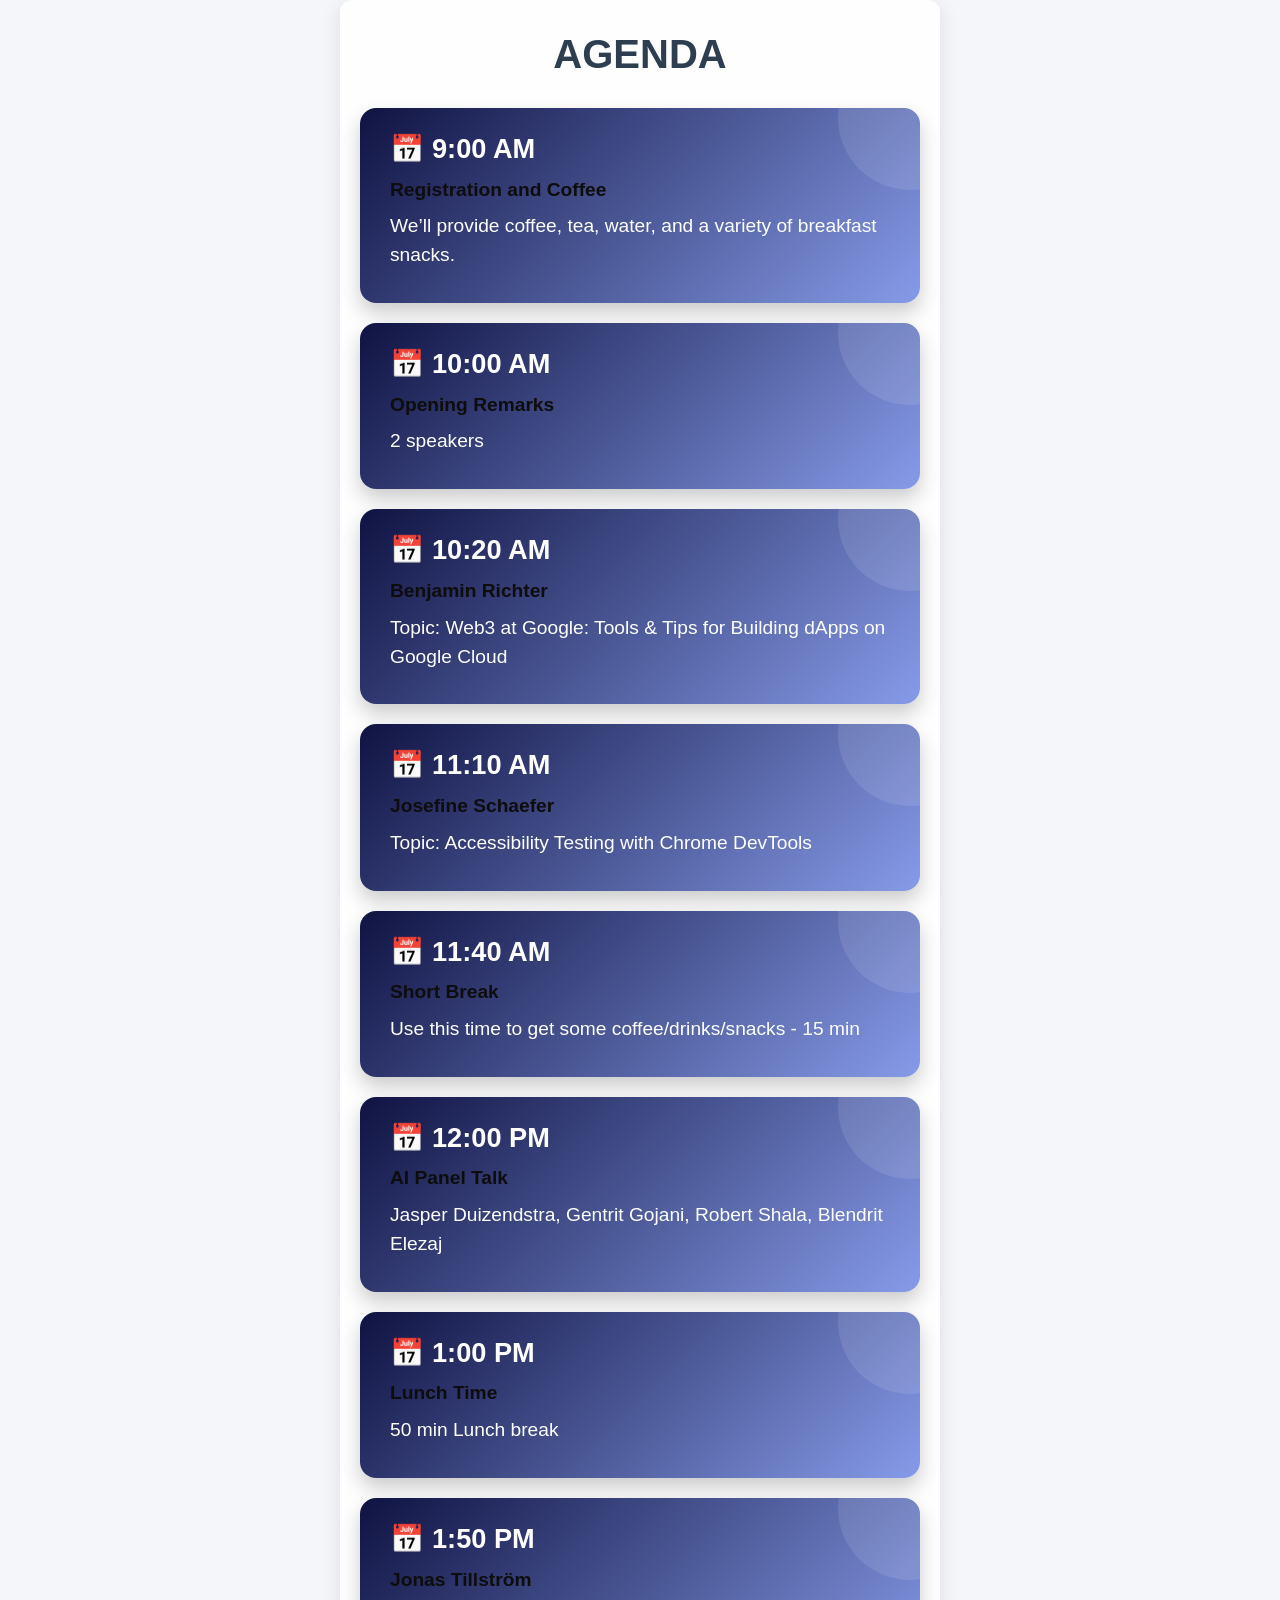
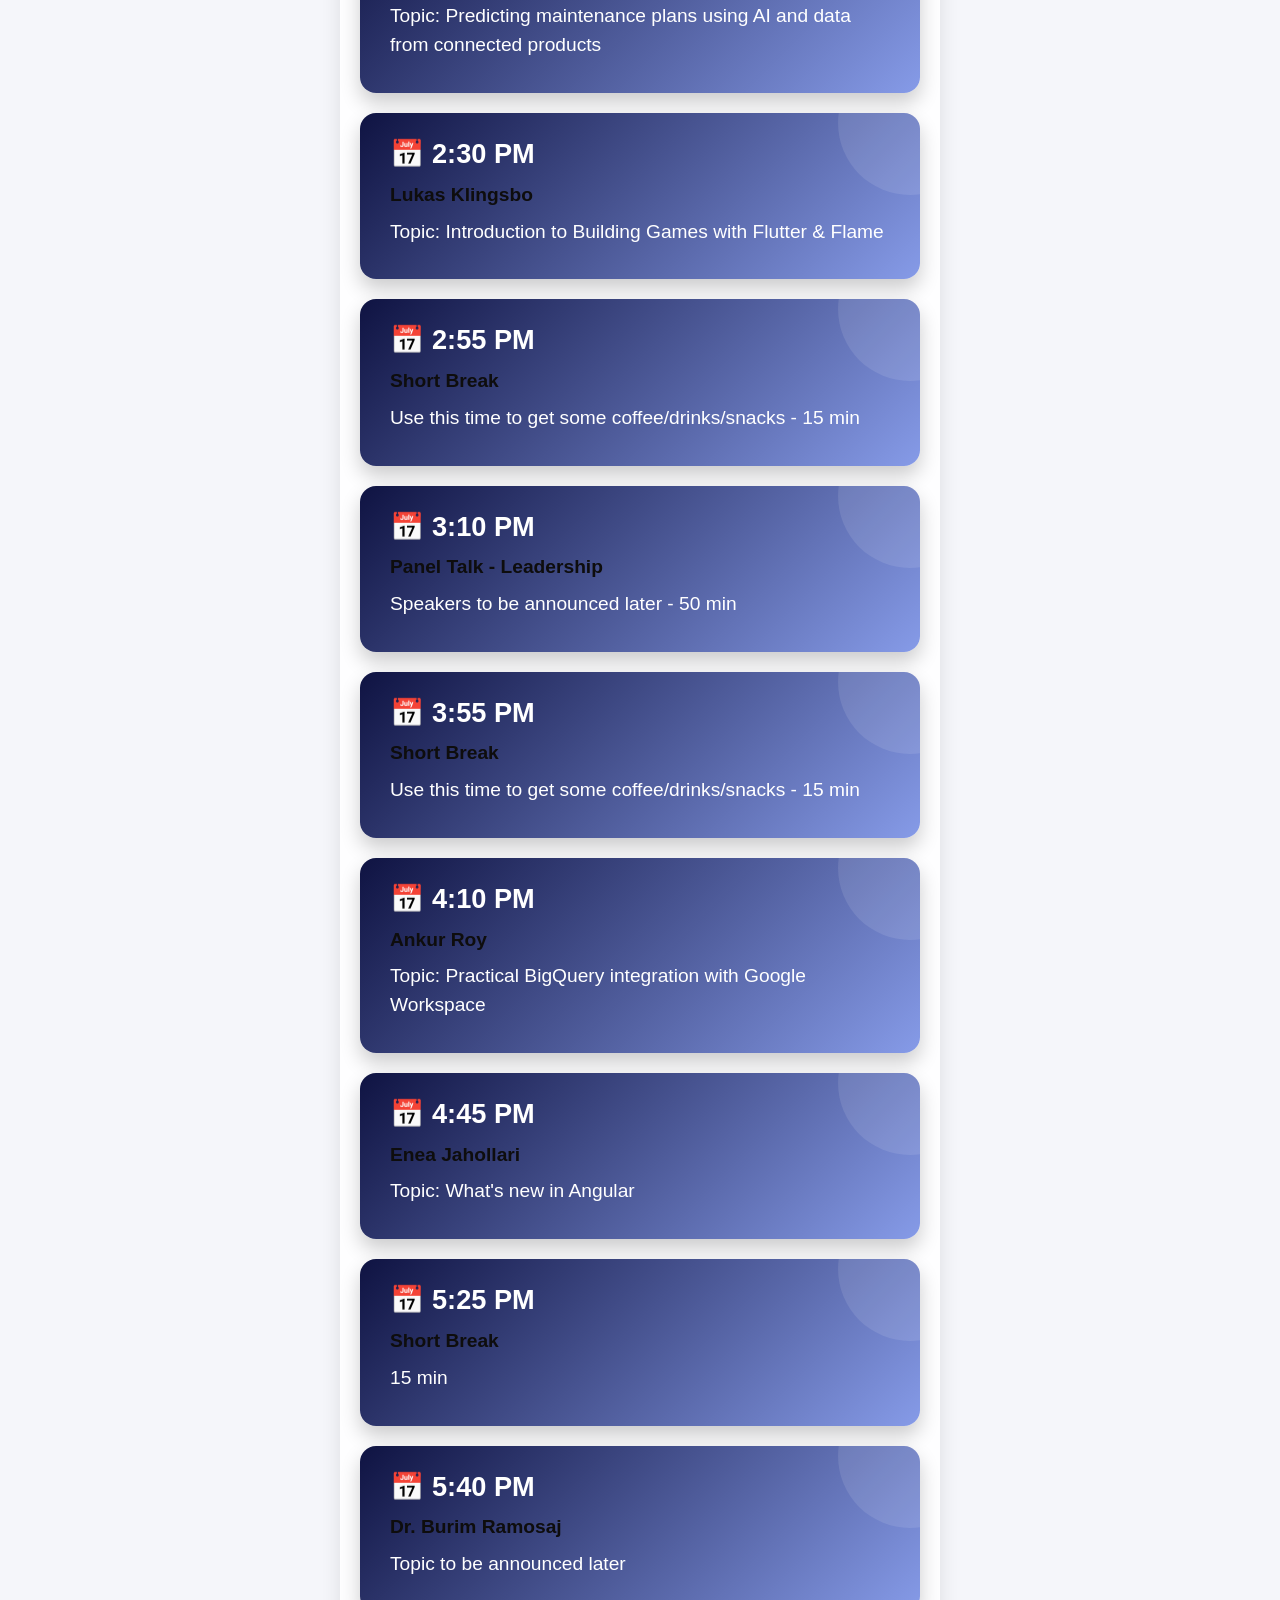
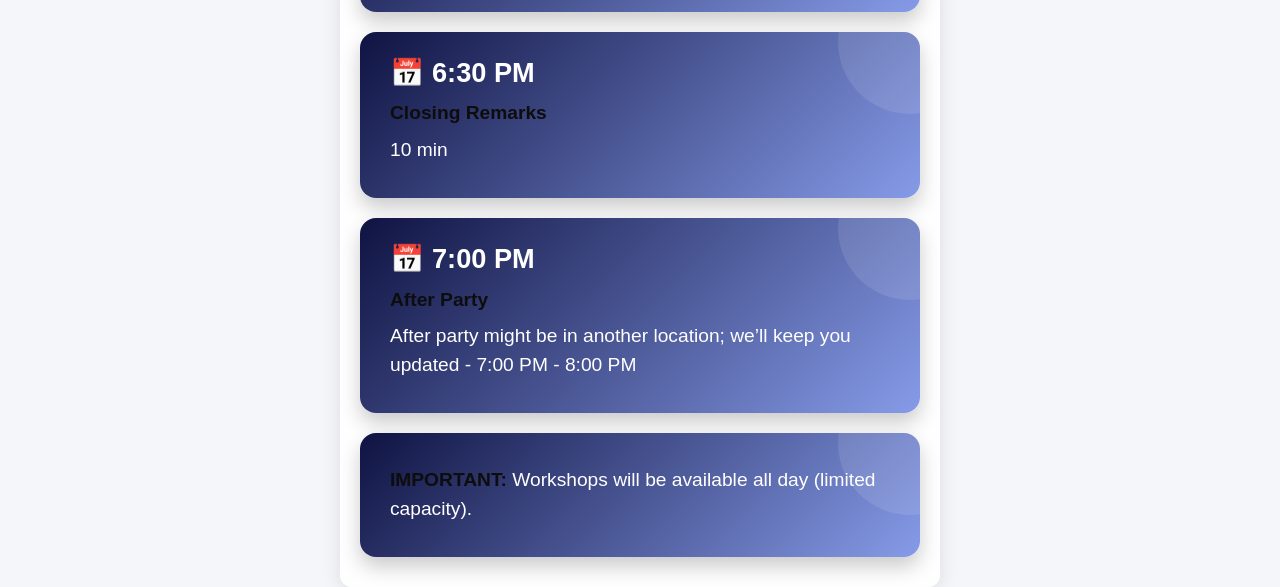
==== schedule.html @ 98f4eecb "udpated" ====
<!DOCTYPE html>
<html lang="en">
<head>
    <meta charset="UTF-8">
    <meta name="viewport" content="width=device-width, initial-scale=1.0">
    <title>DevFest Kosova 2024 | Tech Event in Prishtina, Kosovo</title>
    <meta name="description" content="Join us at DevFest Kosova 2024, the premier tech event in Prishtina, Kosovo, showcasing the latest in technology and innovation.">
    <meta name="keywords" content="DevFest, Kosova, Kosovo, Prishtina, Pristina, GDG, Google Developer Groups, Tech Event, Google Developers, Technology">
    
    <meta property="og:title" content="DevFest Kosova 2024">
    <meta property="og:description" content="Join us at DevFest Kosova 2024 for an exciting event featuring the latest in tech and innovation in Prishtina, Kosovo.">
    <meta property="og:image" content="https://devfestkosova.netlify.app/assets/img/logo/logo.png">
    <meta property="og:url" content="https://devfestkosova.netlify.app/">
    <meta property="og:type" content="website">

    <link rel="icon" href="assets/img/logo2.png" type="image/x-icon">
    <link rel="stylesheet" type="text/css" href="assets/css/bootstrap.min.css">
    <link rel="stylesheet" type="text/css" href="assets/fonts/line-icons.css">
    <link rel="stylesheet" type="text/css" href="assets/css/nivo-lightbox.css">
    <link rel="stylesheet" type="text/css" href="assets/css/animate.css">
    <link rel="stylesheet" type="text/css" href="assets/css/responsive.css">
    <link rel="stylesheet" href="https://cdnjs.cloudflare.com/ajax/libs/font-awesome/6.0.0-beta3/css/all.min.css">
    <link rel="stylesheet" href="assets/css/schedule.css">
</head>
<body>
    <video id="background-video" autoplay muted loop playsinline>
        <source src="assets/img/file.mp4" type="video/mp4">
        Your browser does not support the video tag.
    </video>
    <div class="container">
        <h1>Agenda</h1>
        <div class="schedule">
            <div class="schedule-item">
                <h2>9:00 AM</h2>
                <p><strong>Registration and Coffee</strong></p>
                <p>We’ll provide coffee, tea, water, and a variety of breakfast snacks.</p>
            </div>
            <div class="schedule-item">
                <h2>10:00 AM</h2>
                <p><strong>Opening Remarks</strong></p>
                <p>2 speakers</p>
            </div>
            <div class="schedule-item">
                <h2>10:20 AM</h2>
                <p><strong>Benjamin Richter</strong></p>
                <p>Topic: Web3 at Google: Tools & Tips for Building dApps on Google Cloud</p>
            </div>
            <div class="schedule-item">
                <h2>11:10 AM</h2>
                <p><strong>Josefine Schaefer</strong></p>
                <p>Topic: Accessibility Testing with Chrome DevTools</p>
            </div>
            <div class="schedule-item">
                <h2>11:40 AM</h2>
                <p><strong>Short Break</strong></p>
                <p>Use this time to get some coffee/drinks/snacks - 15 min</p>
            </div>
            <div class="schedule-item">
                <h2>12:00 PM</h2>
                <p><strong>AI Panel Talk</strong></p>
                <p>Jasper Duizendstra, Gentrit Gojani, Robert Shala, Blendrit Elezaj</p>
            </div>
            <div class="schedule-item">
                <h2>1:00 PM</h2>
                <p><strong>Lunch Time</strong></p>
                <p>50 min Lunch break</p>
            </div>
            <div class="schedule-item">
                <h2>1:50 PM</h2>
                <p><strong>Jonas Tillström</strong></p>
                <p>Topic: Predicting maintenance plans using AI and data from connected products</p>
            </div>
            <div class="schedule-item">
                <h2>2:30 PM</h2>
                <p><strong>Lukas Klingsbo</strong></p>
                <p>Topic: Introduction to Building Games with Flutter & Flame</p>
            </div>
            <div class="schedule-item">
                <h2>2:55 PM</h2>
                <p><strong>Short Break</strong></p>
                <p>Use this time to get some coffee/drinks/snacks - 15 min</p>
            </div>
            <div class="schedule-item">
                <h2>3:10 PM</h2>
                <p><strong>Panel Talk - Leadership</strong></p>
                <p>Speakers to be announced later - 50 min</p>
            </div>
            <div class="schedule-item">
                <h2>3:55 PM</h2>
                <p><strong>Short Break</strong></p>
                <p>Use this time to get some coffee/drinks/snacks - 15 min</p>
            </div>
            <div class="schedule-item">
                <h2>4:10 PM</h2>
                <p><strong>Ankur Roy</strong></p>
                <p>Topic: Practical BigQuery integration with Google Workspace</p>
            </div>
            <div class="schedule-item">
                <h2>4:45 PM</h2>
                <p><strong>Enea Jahollari</strong></p>
                <p>Topic: What's new in Angular</p>
            </div>
            <div class="schedule-item">
                <h2>5:25 PM</h2>
                <p><strong>Short Break</strong></p>
                <p>15 min</p>
            </div>
            <div class="schedule-item">
                <h2>5:40 PM</h2>
                <p><strong>Dr. Burim Ramosaj</strong></p>
                <p>Topic to be announced later</p>
            </div>
            <div class="schedule-item">
                <h2>6:30 PM</h2>
                <p><strong>Closing Remarks</strong></p>
                <p>10 min</p>
            </div>
            <div class="schedule-item">
                <h2>7:00 PM</h2>
                <p><strong>After Party</strong></p>
                <p>After party might be in another location; we’ll keep you updated - 7:00 PM - 8:00 PM</p>
            </div>
            <div class="schedule-item">
                <p><strong>IMPORTANT:</strong> Workshops will be available all day (limited capacity).</p>
            </div>
        </div>
    </div>
    

    <script src="assets/js/schedule.js"></script>
    <script src="assets/js/jquery-min.js"></script>
    <script src="assets/js/popper.min.js"></script>
    <script src="assets/js/bootstrap.min.js"></script>
    <script src="assets/js/jquery.countdown.min.js"></script>
    <script src="assets/js/waypoints.min.js"></script>
    <script src="assets/js/jquery.counterup.min.js"></script>
    <script src="assets/js/jquery.nav.js"></script>
    <script src="assets/js/jquery.easing.min.js"></script>
    <script src="assets/js/wow.js"></script>
    <script src="assets/js/nivo-lightbox.js"></script>
    <script src="assets/js/video.js"></script>
    <script src="assets/js/main.js"></script>
</body>
</html>
---- assets/fonts/line-icons.css ----
@font-face {
  font-family: 'LineIcons';
  src:  url('LineIcons.eot?y2l643');
  src:  url('LineIcons.eot?y2l643#iefix') format('embedded-opentype'),
    url('LineIcons.ttf?y2l643') format('truetype'),
    url('LineIcons.woff?y2l643') format('woff'),
    url('LineIcons.svg?y2l643#LineIcons') format('svg');
  font-weight: normal;
  font-style: normal;
}

[class^="lni-"], [class*=" lni-"] {
  /* use !important to prevent issues with browser extensions that change fonts */
  font-family: 'LineIcons' !important;
  speak: none;
  font-style: normal;
  font-weight: normal;
  font-variant: normal;
  text-transform: none;
  line-height: 1;

  /* Better Font Rendering =========== */
  -webkit-font-smoothing: antialiased;
  -moz-osx-font-smoothing: grayscale;
}

.lni-add-file:before {
  content: "\e900";
}
.lni-empty-file:before {
  content: "\e916";
}
.lni-remove-file:before {
  content: "\e917";
}
.lni-files:before {
  content: "\ea6f";
}
.lni-display-alt:before {
  content: "\e901";
}
.lni-laptop-phone:before {
  content: "\e902";
}
.lni-laptop:before {
  content: "\e936";
}
.lni-mobile:before {
  content: "\e907";
}
.lni-tab:before {
  content: "\e922";
}
.lni-timer:before {
  content: "\e903";
}
.lni-headphone:before {
  content: "\e904";
}
.lni-rocket:before {
  content: "\e905";
}
.lni-package:before {
  content: "\e906";
}
.lni-popup:before {
  content: "\e909";
}
.lni-scroll-down:before {
  content: "\e90a";
}
.lni-pagination:before {
  content: "\e90b";
}
.lni-unlock:before {
  content: "\e90c";
}
.lni-lock:before {
  content: "\e946";
}
.lni-reload:before {
  content: "\e90d";
}
.lni-map-marker:before {
  content: "\e91e";
}
.lni-map:before {
  content: "\e90e";
}
.lni-game:before {
  content: "\e90f";
}
.lni-search:before {
  content: "\e910";
}
.lni-alarm:before {
  content: "\e911";
}
.lni-code:before {
  content: "\e91c";
}
.lni-website:before {
  content: "\e908";
}
.lni-code-alt:before {
  content: "\e912";
}
.lni-display:before {
  content: "\e913";
}
.lni-shortcode:before {
  content: "\e919";
}
.lni-headphone-alt:before {
  content: "\e915";
}
.lni-alarm-clock:before {
  content: "\e918";
}
.lni-bookmark-alt:before {
  content: "\e91a";
}
.lni-bookmark:before {
  content: "\e91b";
}
.lni-layout:before {
  content: "\e937";
}
.lni-keyboard:before {
  content: "\e91d";
}
.lni-grid-alt:before {
  content: "\e91f";
}
.lni-grid:before {
  content: "\e920";
}
.lni-mic:before {
  content: "\e921";
}
.lni-signal:before {
  content: "\e923";
}
.lni-download:before {
  content: "\e925";
}
.lni-upload:before {
  content: "\e926";
}
.lni-zip:before {
  content: "\e927";
}
.lni-rss-feed:before {
  content: "\e928";
}
.lni-warning:before {
  content: "\e929";
}
.lni-cloud-sync:before {
  content: "\e92a";
}
.lni-cloud-upload:before {
  content: "\e92b";
}
.lni-cloud-check:before {
  content: "\e92c";
}
.lni-cloud-download:before {
  content: "\e914";
}
.lni-cog:before {
  content: "\e92d";
}
.lni-dashboard:before {
  content: "\e92e";
}
.lni-folder:before {
  content: "\eaa0";
}
.lni-database:before {
  content: "\e92f";
}
.lni-harddrive:before {
  content: "\eaab";
}
.lni-control-panel:before {
  content: "\e930";
}
.lni-plug:before {
  content: "\e931";
}
.lni-menu:before {
  content: "\eab8";
}
.lni-power-switch:before {
  content: "\e932";
}
.lni-printer:before {
  content: "\e933";
}
.lni-save:before {
  content: "\eab9";
}
.lni-layers:before {
  content: "\e934";
}
.lni-link:before {
  content: "\e935";
}
.lni-share:before {
  content: "\eaba";
}
.lni-inbox:before {
  content: "\eabb";
}
.lni-unlink:before {
  content: "\e924";
}
.lni-microphone:before {
  content: "\e938";
}
.lni-magnet:before {
  content: "\e939";
}
.lni-mouse:before {
  content: "\e93a";
}
.lni-share-alt:before {
  content: "\e93b";
}
.lni-bluetooth:before {
  content: "\e93c";
}
.lni-crop:before {
  content: "\e93d";
}
.lni-cut:before {
  content: "\e93f";
}
.lni-protection:before {
  content: "\e940";
}
.lni-shield:before {
  content: "\eabc";
}
.lni-bolt-alt:before {
  content: "\e941";
}
.lni-bolt:before {
  content: "\e942";
}
.lni-infinite:before {
  content: "\e943";
}
.lni-hand:before {
  content: "\e944";
}
.lni-flag:before {
  content: "\e945";
}
.lni-zoom-out:before {
  content: "\e947";
}
.lni-zoom-in:before {
  content: "\e948";
}
.lni-pin-alt:before {
  content: "\e949";
}
.lni-pin:before {
  content: "\e9ba";
}
.lni-more-alt:before {
  content: "\e94a";
}
.lni-more:before {
  content: "\e958";
}
.lni-check-box:before {
  content: "\e94b";
}
.lni-check-mark-circle:before {
  content: "\e94c";
}
.lni-cross-circle:before {
  content: "\e94d";
}
.lni-circle-minus:before {
  content: "\e94e";
}
.lni-close:before {
  content: "\e951";
}
.lni-star-filled:before {
  content: "\e94f";
}
.lni-star:before {
  content: "\e950";
}
.lni-star-empty:before {
  content: "\e952";
}
.lni-star-half:before {
  content: "\e953";
}
.lni-question-circle:before {
  content: "\e954";
}
.lni-thumbs-down:before {
  content: "\e955";
}
.lni-thumbs-up:before {
  content: "\e956";
}
.lni-minus:before {
  content: "\e957";
}
.lni-plus:before {
  content: "\e959";
}
.lni-ban:before {
  content: "\e95a";
}
.lni-hourglass:before {
  content: "\eabd";
}
.lni-trash:before {
  content: "\e95b";
}
.lni-key:before {
  content: "\e95c";
}
.lni-pulse:before {
  content: "\e95d";
}
.lni-heart:before {
  content: "\e95e";
}
.lni-heart-filled:before {
  content: "\e93e";
}
.lni-help:before {
  content: "\e95f";
}
.lni-paint-roller:before {
  content: "\e960";
}
.lni-ux:before {
  content: "\e961";
}
.lni-radio-button:before {
  content: "\e962";
}
.lni-brush-alt:before {
  content: "\e963";
}
.lni-select:before {
  content: "\eabe";
}
.lni-slice:before {
  content: "\e964";
}
.lni-move:before {
  content: "\e965";
}
.lni-wheelchair:before {
  content: "\e966";
}
.lni-vector:before {
  content: "\e967";
}
.lni-ruler-pencil:before {
  content: "\e968";
}
.lni-ruler:before {
  content: "\e969";
}
.lni-brush:before {
  content: "\e96a";
}
.lni-eraser:before {
  content: "\e96b";
}
.lni-ruler-alt:before {
  content: "\e96c";
}
.lni-color-pallet:before {
  content: "\e96d";
}
.lni-paint-bucket:before {
  content: "\e96e";
}
.lni-bulb:before {
  content: "\e96f";
}
.lni-highlight-alt:before {
  content: "\e970";
}
.lni-highlight:before {
  content: "\e971";
}
.lni-handshake:before {
  content: "\e972";
}
.lni-briefcase:before {
  content: "\eabf";
}
.lni-funnel:before {
  content: "\eac0";
}
.lni-world:before {
  content: "\e973";
}
.lni-calculator:before {
  content: "\e974";
}
.lni-target-revenue:before {
  content: "\e975";
}
.lni-revenue:before {
  content: "\e976";
}
.lni-invention:before {
  content: "\e977";
}
.lni-network:before {
  content: "\e978";
}
.lni-credit-cards:before {
  content: "\e979";
}
.lni-pie-chart:before {
  content: "\e97a";
}
.lni-archive:before {
  content: "\e97b";
}
.lni-magnifier:before {
  content: "\e97c";
}
.lni-agenda:before {
  content: "\e97d";
}
.lni-tag:before {
  content: "\e97f";
}
.lni-target:before {
  content: "\e980";
}
.lni-stamp:before {
  content: "\e981";
}
.lni-clipboard:before {
  content: "\e982";
}
.lni-licencse:before {
  content: "\e983";
}
.lni-paperclip:before {
  content: "\e984";
}
.lni-stats-up:before {
  content: "\e97e";
}
.lni-stats-down:before {
  content: "\e985";
}
.lni-bar-chart:before {
  content: "\e986";
}
.lni-bullhorn:before {
  content: "\e987";
}
.lni-calendar:before {
  content: "\e988";
}
.lni-quotation:before {
  content: "\e989";
}
.lni-bus:before {
  content: "\e98a";
}
.lni-car-alt:before {
  content: "\e98b";
}
.lni-car:before {
  content: "\e98c";
}
.lni-train:before {
  content: "\e9a0";
}
.lni-train-alt:before {
  content: "\e991";
}
.lni-helicopter:before {
  content: "\e990";
}
.lni-ship:before {
  content: "\e992";
}
.lni-bridge:before {
  content: "\e993";
}
.lni-scooter:before {
  content: "\e98f";
}
.lni-plane:before {
  content: "\e994";
}
.lni-bi-cycle:before {
  content: "\e996";
}
.lni-postcard:before {
  content: "\e98d";
}
.lni-road:before {
  content: "\e98e";
}
.lni-envelope:before {
  content: "\e997";
}
.lni-reply:before {
  content: "\e998";
}
.lni-bubble:before {
  content: "\e995";
}
.lni-support:before {
  content: "\e999";
}
.lni-comment-reply:before {
  content: "\e99a";
}
.lni-pointer:before {
  content: "\e99b";
}
.lni-phone:before {
  content: "\e99c";
}
.lni-phone-handset:before {
  content: "\eac1";
}
.lni-comment-alt:before {
  content: "\e99e";
}
.lni-comment:before {
  content: "\e99f";
}
.lni-coffee-cup:before {
  content: "\e9a1";
}
.lni-home:before {
  content: "\e9a2";
}
.lni-gift:before {
  content: "\eac2";
}
.lni-thought:before {
  content: "\e9a3";
}
.lni-eye:before {
  content: "\eac3";
}
.lni-user:before {
  content: "\e9a4";
}
.lni-users:before {
  content: "\e9a5";
}
.lni-wallet:before {
  content: "\e9a6";
}
.lni-tshirt:before {
  content: "\e9a7";
}
.lni-medall-alt:before {
  content: "\e9a8";
}
.lni-medall:before {
  content: "\e9a9";
}
.lni-notepad:before {
  content: "\e9aa";
}
.lni-crown:before {
  content: "\e9ab";
}
.lni-ticket:before {
  content: "\e9ac";
}
.lni-ticket-alt:before {
  content: "\e9ad";
}
.lni-certificate:before {
  content: "\e9ae";
}
.lni-cup:before {
  content: "\e9af";
}
.lni-library:before {
  content: "\e9b0";
}
.lni-school-bench-alt:before {
  content: "\e9b1";
}
.lni-school-bench:before {
  content: "\e9b4";
}
.lni-microscope:before {
  content: "\e9b2";
}
.lni-school-compass:before {
  content: "\e9b3";
}
.lni-information:before {
  content: "\e9b5";
}
.lni-graduation:before {
  content: "\e9b6";
}
.lni-write:before {
  content: "\e9b7";
}
.lni-pencil-alt:before {
  content: "\e9b8";
}
.lni-pencil:before {
  content: "\e9b9";
}
.lni-blackboard:before {
  content: "\e9bb";
}
.lni-book:before {
  content: "\e9bc";
}
.lni-shuffle:before {
  content: "\e9bd";
}
.lni-gallery:before {
  content: "\eac4";
}
.lni-image:before {
  content: "\eac5";
}
.lni-volume-mute:before {
  content: "\e9be";
}
.lni-backward:before {
  content: "\e9bf";
}
.lni-forward:before {
  content: "\e9c0";
}
.lni-stop:before {
  content: "\e9c1";
}
.lni-play:before {
  content: "\e9c2";
}
.lni-pause:before {
  content: "\e9c3";
}
.lni-music:before {
  content: "\e9c4";
}
.lni-frame-expand:before {
  content: "\e9c5";
}
.lni-full-screen:before {
  content: "\eac6";
}
.lni-video:before {
  content: "\e9c6";
}
.lni-volume-high:before {
  content: "\e9c7";
}
.lni-volume-low:before {
  content: "\e9c8";
}
.lni-volume-medium:before {
  content: "\e9c9";
}
.lni-volume:before {
  content: "\e9ca";
}
.lni-camera:before {
  content: "\e9cb";
}
.lni-invest-monitor:before {
  content: "\e9cc";
}
.lni-grow:before {
  content: "\e9cd";
}
.lni-money-location:before {
  content: "\e9ce";
}
.lni-cloudnetwork:before {
  content: "\e9cf";
}
.lni-diamond:before {
  content: "\e9d0";
}
.lni-customer:before {
  content: "\e9d1";
}
.lni-domain:before {
  content: "\e9d2";
}
.lni-target-audience:before {
  content: "\e9d3";
}
.lni-seo:before {
  content: "\e9d4";
}
.lni-keyword-research:before {
  content: "\e9d5";
}
.lni-seo-monitoring:before {
  content: "\e9d6";
}
.lni-seo-consulting:before {
  content: "\e9d7";
}
.lni-money-protection:before {
  content: "\e9d8";
}
.lni-offer:before {
  content: "\e9d9";
}
.lni-delivery:before {
  content: "\e9da";
}
.lni-investment:before {
  content: "\e9db";
}
.lni-shopping-basket:before {
  content: "\e9dc";
}
.lni-coin:before {
  content: "\e9dd";
}
.lni-cart-full:before {
  content: "\e9de";
}
.lni-cart:before {
  content: "\e9df";
}
.lni-burger:before {
  content: "\e9e0";
}
.lni-restaurant:before {
  content: "\e9e1";
}
.lni-service:before {
  content: "\e9e2";
}
.lni-chef-hat:before {
  content: "\e9e3";
}
.lni-cake:before {
  content: "\e9e4";
}
.lni-pizza:before {
  content: "\e9e5";
}
.lni-teabag:before {
  content: "\e9e6";
}
.lni-dinner:before {
  content: "\e9e7";
}
.lni-taxi:before {
  content: "\e9e8";
}
.lni-caravan:before {
  content: "\e9e9";
}
.lni-pyramids:before {
  content: "\e9ea";
}
.lni-surfboard:before {
  content: "\e9eb";
}
.lni-travel:before {
  content: "\e9ec";
}
.lni-island:before {
  content: "\e9ed";
}
.lni-mashroom:before {
  content: "\e9ee";
}
.lni-sprout:before {
  content: "\e9ef";
}
.lni-tree:before {
  content: "\e9f0";
}
.lni-trees:before {
  content: "\e9f1";
}
.lni-flower:before {
  content: "\e9f2";
}
.lni-bug:before {
  content: "\e9f3";
}
.lni-leaf:before {
  content: "\e9f4";
}
.lni-fresh-juice:before {
  content: "\e9f5";
}
.lni-heart-monitor:before {
  content: "\e9f6";
}
.lni-dumbbell:before {
  content: "\e9f7";
}
.lni-skipping-rope:before {
  content: "\e9f8";
}
.lni-slim:before {
  content: "\e9f9";
}
.lni-weight:before {
  content: "\e9fa";
}
.lni-basketball:before {
  content: "\e9fb";
}
.lni-first-aid:before {
  content: "\e9fc";
}
.lni-ambulance:before {
  content: "\e9fd";
}
.lni-hospital:before {
  content: "\e9fe";
}
.lni-syringe:before {
  content: "\e9ff";
}
.lni-capsule:before {
  content: "\ea00";
}
.lni-stethoscope:before {
  content: "\ea01";
}
.lni-wheelbarrow:before {
  content: "\ea02";
}
.lni-shovel:before {
  content: "\ea03";
}
.lni-construction-hammer:before {
  content: "\ea04";
}
.lni-brick:before {
  content: "\ea05";
}
.lni-hammer:before {
  content: "\eac7";
}
.lni-helmet:before {
  content: "\ea06";
}
.lni-trowel:before {
  content: "\ea07";
}
.lni-construction:before {
  content: "\ea08";
}
.lni-apartment:before {
  content: "\ea09";
}
.lni-juice:before {
  content: "\ea0a";
}
.lni-spray:before {
  content: "\ea0b";
}
.lni-candy-cane:before {
  content: "\ea0c";
}
.lni-candy:before {
  content: "\ea0d";
}
.lni-fireworks:before {
  content: "\ea0e";
}
.lni-flags:before {
  content: "\ea0f";
}
.lni-baloon:before {
  content: "\ea10";
}
.lni-cloud:before {
  content: "\ea11";
}
.lni-night:before {
  content: "\ea12";
}
.lni-cloudy-sun:before {
  content: "\ea13";
}
.lni-rain:before {
  content: "\ea14";
}
.lni-thunder:before {
  content: "\ea15";
}
.lni-drop:before {
  content: "\ea16";
}
.lni-thunder-alt:before {
  content: "\ea18";
}
.lni-sun:before {
  content: "\ea17";
}
.lni-spell-check:before {
  content: "\ea1a";
}
.lni-text-format:before {
  content: "\ea1b";
}
.lni-text-format-remove:before {
  content: "\ea1c";
}
.lni-italic:before {
  content: "\ea1d";
}
.lni-line-dotted:before {
  content: "\ea1e";
}
.lni-text-align-center:before {
  content: "\ea19";
}
.lni-text-align-left:before {
  content: "\ea20";
}
.lni-text-align-right:before {
  content: "\ea21";
}
.lni-text-align-justify:before {
  content: "\ea22";
}
.lni-bold:before {
  content: "\ea23";
}
.lni-page-break:before {
  content: "\ea24";
}
.lni-strikethrough:before {
  content: "\ea25";
}
.lni-text-size:before {
  content: "\ea26";
}
.lni-line-dashed:before {
  content: "\ea27";
}
.lni-line-double:before {
  content: "\ea28";
}
.lni-direction-ltr:before {
  content: "\ea29";
}
.lni-direction-rtl:before {
  content: "\ea2a";
}
.lni-list:before {
  content: "\ea2b";
}
.lni-line-spacing:before {
  content: "\ea2f";
}
.lni-sort-alpha-asc:before {
  content: "\ea1f";
}
.lni-sort-amount-asc:before {
  content: "\ea2c";
}
.lni-indent-decrease:before {
  content: "\ea2d";
}
.lni-indent-increase:before {
  content: "\ea2e";
}
.lni-pilcrow:before {
  content: "\ea30";
}
.lni-underline:before {
  content: "\ea31";
}
.lni-dollar:before {
  content: "\ea32";
}
.lni-rupee:before {
  content: "\ea33";
}
.lni-pound:before {
  content: "\ea34";
}
.lni-yen:before {
  content: "\ea35";
}
.lni-euro:before {
  content: "\ea36";
}
.lni-emoji-happy:before {
  content: "\ea37";
}
.lni-emoji-tounge:before {
  content: "\ea38";
}
.lni-emoji-cool:before {
  content: "\ea39";
}
.lni-emoji-friendly:before {
  content: "\ea3a";
}
.lni-emoji-neutral:before {
  content: "\ea3b";
}
.lni-emoji-sad:before {
  content: "\ea3c";
}
.lni-emoji-smile:before {
  content: "\ea3d";
}
.lni-emoji-suspect:before {
  content: "\ea3e";
}
.lni-direction-alt:before {
  content: "\ea3f";
}
.lni-enter:before {
  content: "\ea40";
}
.lni-exit-down:before {
  content: "\ea41";
}
.lni-exit-up:before {
  content: "\ea5f";
}
.lni-exit:before {
  content: "\ea42";
}
.lni-chevron-up:before {
  content: "\ea43";
}
.lni-chevron-left:before {
  content: "\ea44";
}
.lni-chevron-down:before {
  content: "\ea45";
}
.lni-chevron-right:before {
  content: "\ea46";
}
.lni-arrow-down:before {
  content: "\ea47";
}
.lni-arrows-horizontal:before {
  content: "\ea48";
}
.lni-arrows-vertical:before {
  content: "\ea49";
}
.lni-direction:before {
  content: "\ea4a";
}
.lni-arrow-left:before {
  content: "\ea4b";
}
.lni-arrow-right:before {
  content: "\ea4c";
}
.lni-arrow-up:before {
  content: "\ea4d";
}
.lni-arrow-down-circle:before {
  content: "\ea4e";
}
.lni-anchor:before {
  content: "\ea4f";
}
.lni-arrow-left-circle:before {
  content: "\ea50";
}
.lni-arrow-right-circle:before {
  content: "\ea51";
}
.lni-arrow-up-circle:before {
  content: "\ea52";
}
.lni-angle-double-down:before {
  content: "\ea53";
}
.lni-angle-double-left:before {
  content: "\ea54";
}
.lni-angle-double-right:before {
  content: "\ea55";
}
.lni-angle-double-up:before {
  content: "\ea56";
}
.lni-arrow-top-left:before {
  content: "\ea57";
}
.lni-arrow-top-right:before {
  content: "\ea58";
}
.lni-chevron-down-circle:before {
  content: "\ea59";
}
.lni-chevron-left-circle:before {
  content: "\ea5a";
}
.lni-chevron-right-circle:before {
  content: "\ea5b";
}
.lni-chevron-up-circle:before {
  content: "\ea5c";
}
.lni-shift-left:before {
  content: "\ea5d";
}
.lni-shift-right:before {
  content: "\ea5e";
}
.lni-pointer-down:before {
  content: "\ea60";
}
.lni-pointer-right:before {
  content: "\ea62";
}
.lni-pointer-left:before {
  content: "\ea61";
}
.lni-pointer-up:before {
  content: "\ea63";
}
.lni-spinner-arrow:before {
  content: "\ea64";
}
.lni-spinner-solid:before {
  content: "\ea65";
}
.lni-spinner:before {
  content: "\ea66";
}
.lni-google:before {
  content: "\e99d";
}
.lni-producthunt:before {
  content: "\ea68";
}
.lni-paypal:before {
  content: "\eab3";
}
.lni-paypal-original:before {
  content: "\ea6c";
}
.lni-java:before {
  content: "\ea6d";
}
.lni-microsoft:before {
  content: "\ea6b";
}
.lni-windows:before {
  content: "\ea6e";
}
.lni-flickr:before {
  content: "\ea70";
}
.lni-drupal:before {
  content: "\ea9f";
}
.lni-drupal-original:before {
  content: "\ea71";
}
.lni-android:before {
  content: "\eab7";
}
.lni-android-original:before {
  content: "\ea72";
}
.lni-playstore:before {
  content: "\eab4";
}
.lni-git:before {
  content: "\ea9b";
}
.lni-github-original:before {
  content: "\ea73";
}
.lni-github:before {
  content: "\ea9c";
}
.lni-steam:before {
  content: "\ea75";
}
.lni-shopify:before {
  content: "\ea76";
}
.lni-snapchat:before {
  content: "\ea77";
}
.lni-soundcloud:before {
  content: "\eab5";
}
.lni-souncloud-original:before {
  content: "\ea78";
}
.lni-telegram:before {
  content: "\ea79";
}
.lni-twitch:before {
  content: "\ea7a";
}
.lni-vimeo:before {
  content: "\ea7c";
}
.lni-vk:before {
  content: "\ea7d";
}
.lni-wechat:before {
  content: "\ea7e";
}
.lni-whatsapp:before {
  content: "\ea7f";
}
.lni-yahoo:before {
  content: "\ea80";
}
.lni-youtube:before {
  content: "\ea81";
}
.lni-stackoverflow:before {
  content: "\ea82";
}
.lni-slideshare:before {
  content: "\ea84";
}
.lni-slack:before {
  content: "\ea85";
}
.lni-lineicons-alt:before {
  content: "\ea69";
}
.lni-lineicons:before {
  content: "\ea6a";
}
.lni-skype:before {
  content: "\ea86";
}
.lni-pinterest:before {
  content: "\ea87";
}
.lni-reddit:before {
  content: "\ea88";
}
.lni-line:before {
  content: "\ea89";
}
.lni-megento:before {
  content: "\ea8b";
}
.lni-blogger:before {
  content: "\ea8e";
}
.lni-bootstrap:before {
  content: "\ea8f";
}
.lni-dribbble:before {
  content: "\ea90";
}
.lni-dropbox:before {
  content: "\ea98";
}
.lni-dropbox-original:before {
  content: "\ea91";
}
.lni-envato:before {
  content: "\ea92";
}
.lni-500px:before {
  content: "\ea95";
}
.lni-twitter-original:before {
  content: "\ea7b";
}
.lni-twitter:before {
  content: "\ea97";
}
.lni-twitter-filled:before {
  content: "\eac8";
}
.lni-facebook-messenger:before {
  content: "\ea93";
}
.lni-facebook-original:before {
  content: "\ea94";
}
.lni-facebook-filled:before {
  content: "\ea99";
}
.lni-facebook:before {
  content: "\ea9a";
}
.lni-joomla:before {
  content: "\eac9";
}
.lni-firefox:before {
  content: "\ea9d";
}
.lni-amazon-original:before {
  content: "\ea74";
}
.lni-amazon:before {
  content: "\ea9e";
}
.lni-linkedin-original:before {
  content: "\ea8a";
}
.lni-linkedin:before {
  content: "\eaa1";
}
.lni-linkedin-filled:before {
  content: "\eaca";
}
.lni-bitbucket:before {
  content: "\eaa2";
}
.lni-quora:before {
  content: "\eaa3";
}
.lni-medium:before {
  content: "\eaa4";
}
.lni-instagram-original:before {
  content: "\ea8c";
}
.lni-instagram-filled:before {
  content: "\eaa6";
}
.lni-instagram:before {
  content: "\eaa7";
}
.lni-bitcoin:before {
  content: "\eaa8";
}
.lni-stripe:before {
  content: "\eaa9";
}
.lni-wordpress-filled:before {
  content: "\eaaa";
}
.lni-wordpress:before {
  content: "\ea96";
}
.lni-google-plus:before {
  content: "\eaac";
}
.lni-mastercard:before {
  content: "\eaae";
}
.lni-visa:before {
  content: "\eaaf";
}
.lni-amex:before {
  content: "\eacb";
}
.lni-apple:before {
  content: "\eab0";
}
.lni-behance:before {
  content: "\eab1";
}
.lni-behance-original:before {
  content: "\ea8d";
}
.lni-chrome:before {
  content: "\eab2";
}
.lni-spotify-original:before {
  content: "\ea83";
}
.lni-spotify:before {
  content: "\eab6";
}
.lni-html:before {
  content: "\eaad";
}
.lni-css:before {
  content: "\eaa5";
}
.lni-ycombinator:before {
  content: "\ea67";
}

/* Extra */
span{
  display: inline-block;
}
.lni-spin-effect {
  -webkit-animation: spin 2s linear infinite;
  animation: spin 2s linear infinite;
}

.lni-spin-effect-hover:hover {
  -webkit-animation: spin 2s linear infinite;
  animation: spin 2s linear infinite;
}

.lni-tada-effect {
  -webkit-animation: tada 1.5s ease infinite;
  animation: tada 1.5s ease infinite;
}

.lni-tada-effect-hover:hover {
  -webkit-animation: tada 1.5s ease infinite;
  animation: tada 1.5s ease infinite;
}

.lni-flashing-effect {
  -webkit-animation: flashing 1.5s infinite linear;
  animation: flashing 1.5s infinite linear;
}

.lni-flashing-effect-hover:hover {
  -webkit-animation: flashing 1.5s infinite linear;
  animation: flashing 1.5s infinite linear;
}

.lni-burst-effect {
  -webkit-animation: burst 1.5s infinite linear;
  animation: burst 1.5s infinite linear;
}

.lni-burst-effect-hover:hover {
  -webkit-animation: burst 1.5s infinite linear;
  animation: burst 1.5s infinite linear;
}

.lni-fade-up-effect {
  -webkit-animation: fade-up 1.5s infinite linear;
  animation: fade-up 1.5s infinite linear;
}

.lni-fade-up-effect-hover:hover {
  -webkit-animation: fade-up 1.5s infinite linear;
  animation: fade-up 1.5s infinite linear;
}

.lni-fade-down-effect {
  -webkit-animation: fade-down 1.5s infinite linear;
  animation: fade-down 1.5s infinite linear;
}

.lni-fade-down-effect-hover:hover {
  -webkit-animation: fade-down 1.5s infinite linear;
  animation: fade-down 1.5s infinite linear;
}

.lni-fade-left-effect {
  -webkit-animation: fade-left 1.5s infinite linear;
  animation: fade-left 1.5s infinite linear;
}

.lni-fade-left-effect-hover:hover {
  -webkit-animation: fade-left 1.5s infinite linear;
  animation: fade-left 1.5s infinite linear;
}

.lni-fade-right-effect {
  -webkit-animation: fade-right 1.5s infinite linear;
  animation: fade-right 1.5s infinite linear;
}

.lni-fade-right-effect-hover:hover {
  -webkit-animation: fade-right 1.5s infinite linear;
  animation: fade-right 1.5s infinite linear;
}

.size-xs {
  font-size: 1rem !important;
}

.size-sm {
  font-size: 1.55rem !important;
}

.size-md {
  font-size: 2.25rem !important;
}

.size-fw {
  font-size: 1.2857142857em;
  line-height: .8em;
  width: 1.2857142857em;
  height: .8em;
  margin-top: -0.2em !important;
  vertical-align: middle;
}

.size-lg {
  font-size: 3rem !important;
}


@-webkit-keyframes spin
{
    0%
    {
        -webkit-transform: rotate(0);
                transform: rotate(0);
    }
    100%
    {
        -webkit-transform: rotate(359deg);
                transform: rotate(359deg);
    }
}
@keyframes spin
{
    0%
    {
        -webkit-transform: rotate(0);
                transform: rotate(0);
    }
    100%
    {
        -webkit-transform: rotate(359deg);
                transform: rotate(359deg);
    }
}
@-webkit-keyframes burst
{
    0%
    {
        -webkit-transform: scale(1);
                transform: scale(1);

        opacity: 1;
    }
    90%
    {
        -webkit-transform: scale(1.5);
                transform: scale(1.5);

        opacity: 0;
    }
}
@keyframes burst
{
    0%
    {
        -webkit-transform: scale(1);
                transform: scale(1);

        opacity: 1;
    }
    90%
    {
        -webkit-transform: scale(1.5);
                transform: scale(1.5);

        opacity: 0;
    }
}
@-webkit-keyframes flashing
{
    0%
    {
        opacity: 1;
    }
    45%
    {
        opacity: 0;
    }
    90%
    {
        opacity: 1;
    }
}
@keyframes flashing
{
    0%
    {
        opacity: 1;
    }
    45%
    {
        opacity: 0;
    }
    90%
    {
        opacity: 1;
    }
}
@-webkit-keyframes fade-left
{
    0%
    {
        -webkit-transform: translateX(0);
                transform: translateX(0);

        opacity: 1;
    }
    75%
    {
        -webkit-transform: translateX(-20px);
                transform: translateX(-20px);

        opacity: 0;
    }
}
@keyframes fade-left
{
    0%
    {
        -webkit-transform: translateX(0);
                transform: translateX(0);

        opacity: 1;
    }
    75%
    {
        -webkit-transform: translateX(-20px);
                transform: translateX(-20px);

        opacity: 0;
    }
}
@-webkit-keyframes fade-right
{
    0%
    {
        -webkit-transform: translateX(0);
                transform: translateX(0);

        opacity: 1;
    }
    75%
    {
        -webkit-transform: translateX(20px);
                transform: translateX(20px);

        opacity: 0;
    }
}
@keyframes fade-right
{
    0%
    {
        -webkit-transform: translateX(0);
                transform: translateX(0);

        opacity: 1;
    }
    75%
    {
        -webkit-transform: translateX(20px);
                transform: translateX(20px);

        opacity: 0;
    }
}
@-webkit-keyframes fade-up
{
    0%
    {
        -webkit-transform: translateY(0);
                transform: translateY(0);

        opacity: 1;
    }
    75%
    {
        -webkit-transform: translateY(-20px);
                transform: translateY(-20px);

        opacity: 0;
    }
}
@keyframes fade-up
{
    0%
    {
        -webkit-transform: translateY(0);
                transform: translateY(0);

        opacity: 1;
    }
    75%
    {
        -webkit-transform: translateY(-20px);
                transform: translateY(-20px);

        opacity: 0;
    }
}
@-webkit-keyframes fade-down
{
    0%
    {
        -webkit-transform: translateY(0);
                transform: translateY(0);

        opacity: 1;
    }
    75%
    {
        -webkit-transform: translateY(20px);
                transform: translateY(20px);

        opacity: 0;
    }
}
@keyframes fade-down
{
    0%
    {
        -webkit-transform: translateY(0);
                transform: translateY(0);

        opacity: 1;
    }
    75%
    {
        -webkit-transform: translateY(20px);
                transform: translateY(20px);

        opacity: 0;
    }
}
@-webkit-keyframes tada
{
    from
    {
        -webkit-transform: scale3d(1, 1, 1);
                transform: scale3d(1, 1, 1);
    }

    10%,
    20%
    {
        -webkit-transform: scale3d(.95, .95, .95) rotate3d(0, 0, 1, -10deg);
                transform: scale3d(.95, .95, .95) rotate3d(0, 0, 1, -10deg);
    }

    30%,
    50%,
    70%,
    90%
    {
        -webkit-transform: scale3d(1, 1, 1) rotate3d(0, 0, 1, 10deg);
                transform: scale3d(1, 1, 1) rotate3d(0, 0, 1, 10deg);
    }

    40%,
    60%,
    80%
    {
        -webkit-transform: scale3d(1, 1, 1) rotate3d(0, 0, 1, -10deg);
                transform: scale3d(1, 1, 1) rotate3d(0, 0, 1, -10deg);
    }

    to
    {
        -webkit-transform: scale3d(1, 1, 1);
                transform: scale3d(1, 1, 1);
    }
}

@keyframes tada
{
    from
    {
        -webkit-transform: scale3d(1, 1, 1);
                transform: scale3d(1, 1, 1);
    }

    10%,
    20%
    {
        -webkit-transform: scale3d(.95, .95, .95) rotate3d(0, 0, 1, -10deg);
                transform: scale3d(.95, .95, .95) rotate3d(0, 0, 1, -10deg);
    }

    30%,
    50%,
    70%,
    90%
    {
        -webkit-transform: scale3d(1, 1, 1) rotate3d(0, 0, 1, 10deg);
                transform: scale3d(1, 1, 1) rotate3d(0, 0, 1, 10deg);
    }

    40%,
    60%,
    80%
    {
        -webkit-transform: rotate3d(0, 0, 1, -10deg);
                transform: rotate3d(0, 0, 1, -10deg);
    }

    to
    {
        -webkit-transform: scale3d(1, 1, 1);
                transform: scale3d(1, 1, 1);
    }
}
.lni-spin-effect
{
    -webkit-animation: spin 2s linear infinite;
            animation: spin 2s linear infinite;
}
.lni-spin-effect-hover:hover
{
    -webkit-animation: spin 2s linear infinite;
            animation: spin 2s linear infinite;
}

.lni-tada-effect
{
    -webkit-animation: tada 1.5s ease infinite;
            animation: tada 1.5s ease infinite;
}
.lni-tada-effect-hover:hover
{
    -webkit-animation: tada 1.5s ease infinite;
            animation: tada 1.5s ease infinite;
}

.lni-flashing-effect
{
    -webkit-animation: flashing 1.5s infinite linear;
            animation: flashing 1.5s infinite linear;
}
.lni-flashing-effect-hover:hover
{
    -webkit-animation: flashing 1.5s infinite linear;
            animation: flashing 1.5s infinite linear;
}

.lni-burst-effect
{
    -webkit-animation: burst 1.5s infinite linear;
            animation: burst 1.5s infinite linear;
}
.lni-burst-effect-hover:hover
{
    -webkit-animation: burst 1.5s infinite linear;
            animation: burst 1.5s infinite linear;
}
.lni-fade-up-effect
{
    -webkit-animation: fade-up 1.5s infinite linear;
            animation: fade-up 1.5s infinite linear;
}
.lni-fade-up-effect-hover:hover
{
    -webkit-animation: fade-up 1.5s infinite linear;
            animation: fade-up 1.5s infinite linear;
}
.lni-fade-down-effect
{
    -webkit-animation: fade-down 1.5s infinite linear;
            animation: fade-down 1.5s infinite linear;
}
.lni-fade-down-effect-hover:hover
{
    -webkit-animation: fade-down 1.5s infinite linear;
            animation: fade-down 1.5s infinite linear;
}
.lni-fade-left-effect
{
    -webkit-animation: fade-left 1.5s infinite linear;
            animation: fade-left 1.5s infinite linear;
}
.lni-fade-left-effect-hover:hover
{
    -webkit-animation: fade-left 1.5s infinite linear;
            animation: fade-left 1.5s infinite linear;
}
.lni-fade-right-effect
{
    -webkit-animation: fade-right 1.5s infinite linear;
            animation: fade-right 1.5s infinite linear;
}
.lni-fade-right-effect-hover:hover
{
    -webkit-animation: fade-right 1.5s infinite linear;
            animation: fade-right 1.5s infinite linear;
}
---- assets/css/responsive.css ----
/* only small desktops */
@media (min-width: 992px) and (max-width: 1199px) {
  #hero-area .contents .head-title {
    font-size: 40px;
  }
  .navbar-expand-lg .navbar-nav .nav-link {
    padding: 0 10px;
  }
  .single-intro-text h3 {
    font-size: 18px;
  }
  .counter-section .counter p {
    font-size: 14px;
  }
  .schedule .card .schedule-slot-time {
    padding: 38px 22px;
  }
  #pricing .price-block-wrapper .pricing-list {
    padding: 10px 35px 10px 45px;
  }
  .blog-item .descr h3 a {
    font-size: 16px;
  }
}

/* tablets */
@media (max-width: 991px) {
  .page-title-section {
    padding: 40px 0;
  }
  .section-titile-bg {
    display: none;
  }
  .section-title {
    position: relative;
    margin-bottom: 10px;
  }
  .about-item {
    margin-bottom: 30px;
  }
  .accordion .header-title {
    font-size: 12px;
  }
  .schedule .schedule-tab-title .nav-tabs .nav-link {
    width: 150px;
  }
  .schedule .card-header h4 {
    font-size: 13px;
    line-height: 18px;
  }
  #pricing .price-block-wrapper .pricing-list {
    padding: 10px 35px 10px 45px;
  }
  #sponsors .spnsors-logo img {
    width: 80%;
  }
}

/* only small tablets */
@media (min-width: 768px) and (max-width: 991px) {
  #hero-area .contents .head-title {
    font-size: 36px;
  }
  #information-bar ul {
    text-align: left;
    margin: 10px;
  }
  .about-content .about-text h2 {
    font-size: 30px;
    margin-top: 30px;
  }
  .single-intro-text h3 {
    font-size: 18px;
  }
  .countdown-timer .heading-count h2 {
    font-size: 25px;
  }
  .schedule .card-header {
    padding: 20px 40px 35px 180px;
  }
  .schedule .card .schedule-slot-time {
    font-size: 14px;
    padding: 29px;
    max-width: 22%;
  }
  .schedule .schedule-tab-title .nav-tabs .nav-link {
    width: 150px;
  }
  .schedule .card-header h4 {
    font-size: 14px;
  }
  .counter-section .counter {
    margin-bottom: 30px;
  }
  #pricing .price-block-wrapper .pricing-list {
    padding: 10px 35px 10px 60px;
  }
  .about-item {
    margin-bottom: 30px;
  }
  .accordion .header-title {
    font-size: 12px;
  }
  #pricing .price-block-wrapper .pricing-list {
    padding: 10px 60px 10px 45px;
  }
  #sponsors .spnsors-logo {
    padding: 30px;
  }
  #event-up .event-item {
    margin-bottom: 20px;
  }
  .footer-area h3 {
    margin-top: 30px;
  }
}

/* mobile or only mobile */
@media (max-width: 767px) {
  .section-title {
    font-size: 22px;
  }
  .section-sub {
    font-size: 16px;
  }
  #hero-area .contents {
    padding: 100px 0;
  }
  #hero-area .contents .head-title {
    font-size: 20px;
    margin-bottom: 10px;
  }
  #hero-area .contents .btn-date {
    font-size: 12px;
  }
  #hero-area .contents .btn {
    margin: 25px 3px 0 0;
  }
  #hero-area .contents .banner-info {
    font-size: 14px;
  }
  #hero-area .contents .banner-desc {
    padding: 0 10px;
  }
  #information-bar ul {
    text-align: left;
    margin-bottom: 30px;
  }
  .about-content .about-text h2 {
    font-size: 22px;
    margin-top: 20px;
  }
  .about-content ul li {
    font-size: 12px;
  }
  .time-entry {
    width: 50%;
    font-size: 14px;
  }
  .time-entry span {
    font-size: 30px;
  }
  .time-entry b {
    display: none;
  }
  .counter-section .counter {
    margin-bottom: 30px;
  }
  .schedule .nav-tabs .nav-item {
    margin: 15px 0px;
  }
  .schedule .nav-tabs .nav-link {
    padding: 12px 10px;
  }
  .schedule .item-text h5 {
    font-size: 12px;
  }
  .schedule .card-body {
    padding: 15px;
  }
  .schedule .card .schedule-slot-time {
    display: none;
  }
  .schedule .card-header {
    padding: 30px;
  }
  .schedule .schedule-tab-title .nav-tabs .nav-link {
    width: 288px;
  }
  #event-up .event-item {
    margin-bottom: 30px;
  }
  #pricing .price-block-wrapper .pricing-list {
    padding: 10px 30px 10px 40px;
  }
  #sponsors .spnsors-logo {
    margin-bottom: 15px;
  }
  .blog-item .descr h3 a {
    font-size: 18px;
  }
  .container-form .form-wrapper {
    padding: 20px;
  }
  .contact-item {
    margin-bottom: 40px;
  }
  #sponsors .spnsors-logo img {
    width: 80%;
  }
  #contact-text ul {
    text-align: left;
    margin-bottom: 15px;
  }
  .subscribe-inner .subscribe-title {
    font-size: 16px;
  }
  .subscribe-inner .subscribe-title::before {
    left: 40%;
  }
  .subscribe-inner .sub-btn {
    width: 9rem;
    min-width: 5rem;
    padding: 18px 20px;
  }
}

@media (min-width: 320px) and (max-width: 480px) {
  .btn {
    padding: 5px 7px;
    font-size: 13px;
  }
}
---- assets/css/schedule.css ----
/* Define the font face */
@font-face {
    font-family: 'Product Sans';
    src: url('assets/fonts/Product Sans Regular.ttf') format('truetype');
    font-weight: normal;
    font-style: normal;
}

body {
    font-family: 'Product Sans', sans-serif;
    margin: 0;
    padding: 0;
    background-color: #f5f6fa;
    color: #2c3e50;
}

video#background-video {
    position: fixed;
    top: 0;
    left: 0;
    width: 100%;
    height: 100%;
    min-width: 100%;
    min-height: 100%;
    object-fit: cover;
    z-index: -1;
}

.container {
    max-width: 600px;
    margin: 0 auto;
    padding: 30px 20px;
    background-color: rgba(255, 255, 255, 0.9);
    box-shadow: 0 4px 20px rgba(0, 0, 0, 0.1);
    border-radius: 12px;
    position: relative;
    z-index: 1;
}

h1 {
    text-align: center;
    font-size: 2.5em;
    color: #2c3e50;
    margin-bottom: 30px;
    text-transform: uppercase;
    font-weight: bold;
}

/* Single-column schedule layout with a fancy styling */
.schedule {
    display: flex;
    flex-direction: column;
    gap: 20px;
    margin-top: 30px;
}

.schedule-item {
    background: linear-gradient(135deg, #0f1342 0%, #869be8 100%);
    padding: 25px 30px;
    border-radius: 16px;
    box-shadow: 0 10px 20px rgba(0, 0, 0, 0.2);
    overflow: hidden;
    position: relative;
    color: #fff;
    transition: transform 0.4s ease, box-shadow 0.4s ease;
    animation: fadeIn 1s ease both;
}

.schedule-item::before {
    content: '';
    position: absolute;
    top: -50px;
    right: -50px;
    width: 120px;
    height: 120px;
    background: rgba(255, 255, 255, 0.1);
    border-radius: 50%;
    transform: scale(1.2);
    animation: spin 10s linear infinite;
}

.schedule-item:hover {
    transform: translateY(-5px);
    box-shadow: 0 14px 28px rgba(0, 0, 0, 0.3);
}

.schedule-item h2 {
    font-size: 1.7em;
    color: #ffffff;
    font-weight: bold;
    margin-bottom: 10px;
    display: flex;
    align-items: center;
}

.schedule-item h2::before {
    content: "📅";
    margin-right: 8px;
    animation: bounce 1.5s infinite;
}

.schedule-item p {
    font-size: 1.2em;
    line-height: 1.5;
    margin: 8px 0;
}

.schedule-item strong {
    color: #0e0d0d;
    font-weight: bold;
}

.schedule-item .desc {
    font-size: 1em;
    color: #fdfdfd;
    opacity: 0.85;
    margin-top: 10px;
}

/* Fancy animations */
@keyframes fadeIn {
    from {
        opacity: 0;
        transform: translateY(20px);
    }
    to {
        opacity: 1;
        transform: translateY(0);
    }
}

@keyframes spin {
    0% {
        transform: rotate(0deg) scale(1.2);
    }
    100% {
        transform: rotate(360deg) scale(1.2);
    }
}

@keyframes bounce {
    0%, 100% {
        transform: translateY(0);
    }
    50% {
        transform: translateY(-5px);
    }
}

/* Responsive Styles */
@media (max-width: 768px) {
    .container {
        padding: 20px;
    }

    h1 {
        font-size: 2em;
    }

    .schedule-item h2 {
        font-size: 1.5em;
    }

    .schedule-item p {
        font-size: 1em;
    }
}

@media (max-width: 480px) {
    h1 {
        font-size: 1.7em;
    }

    .schedule-item h2 {
        font-size: 1.3em;
    }

    .schedule-item p {
        font-size: 0.9em;
    }
}
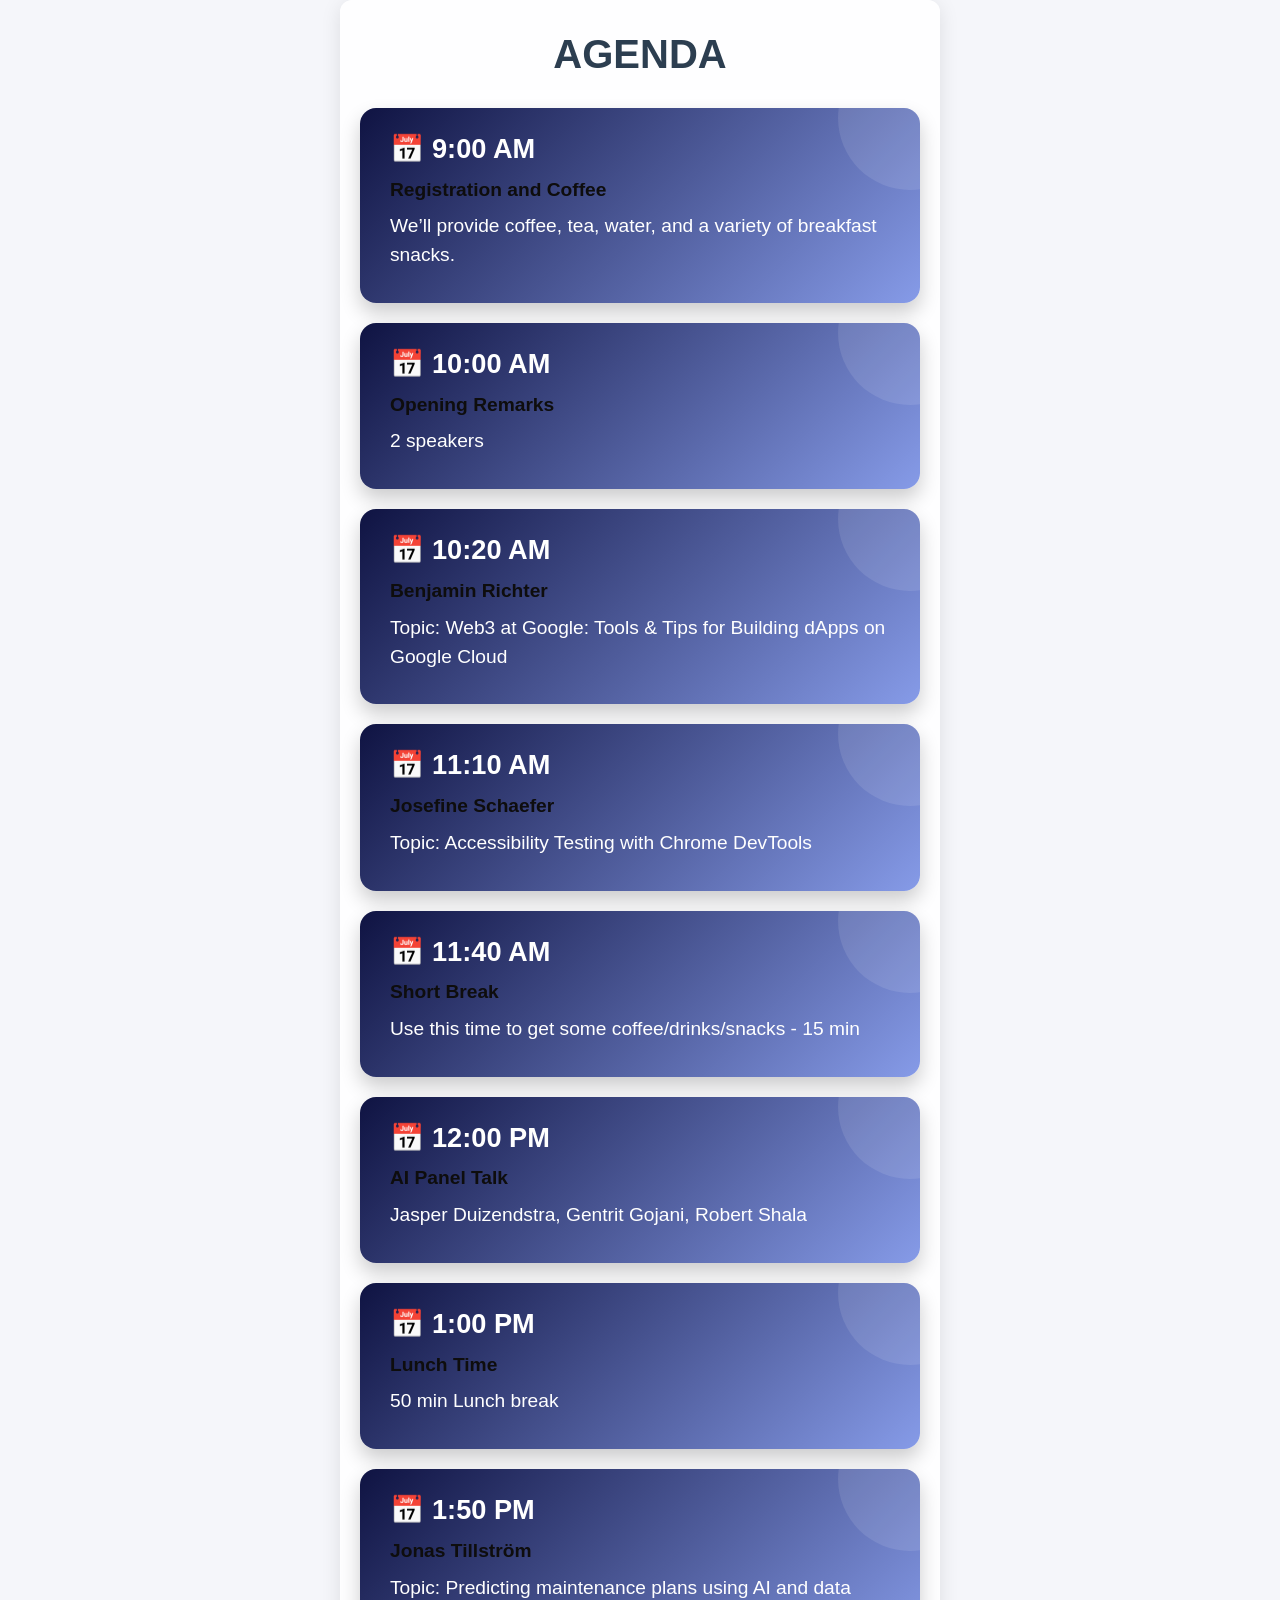
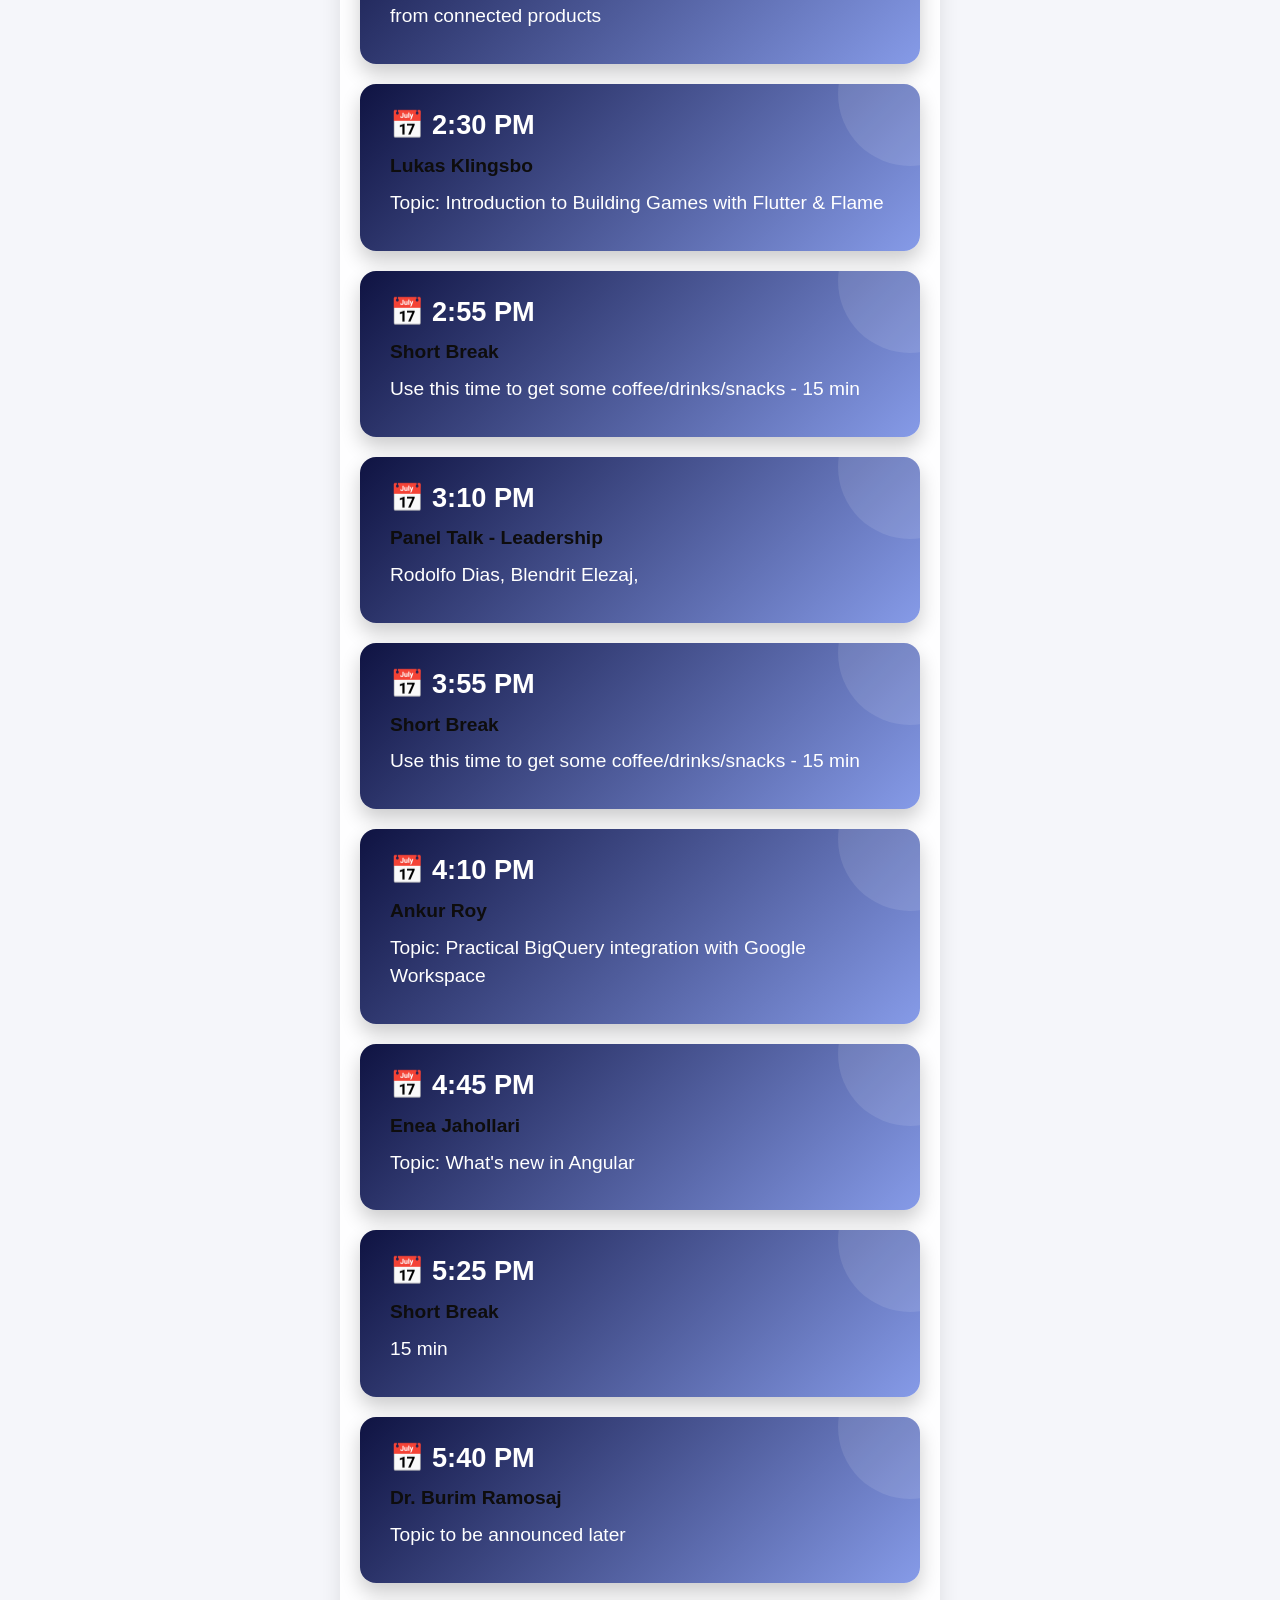
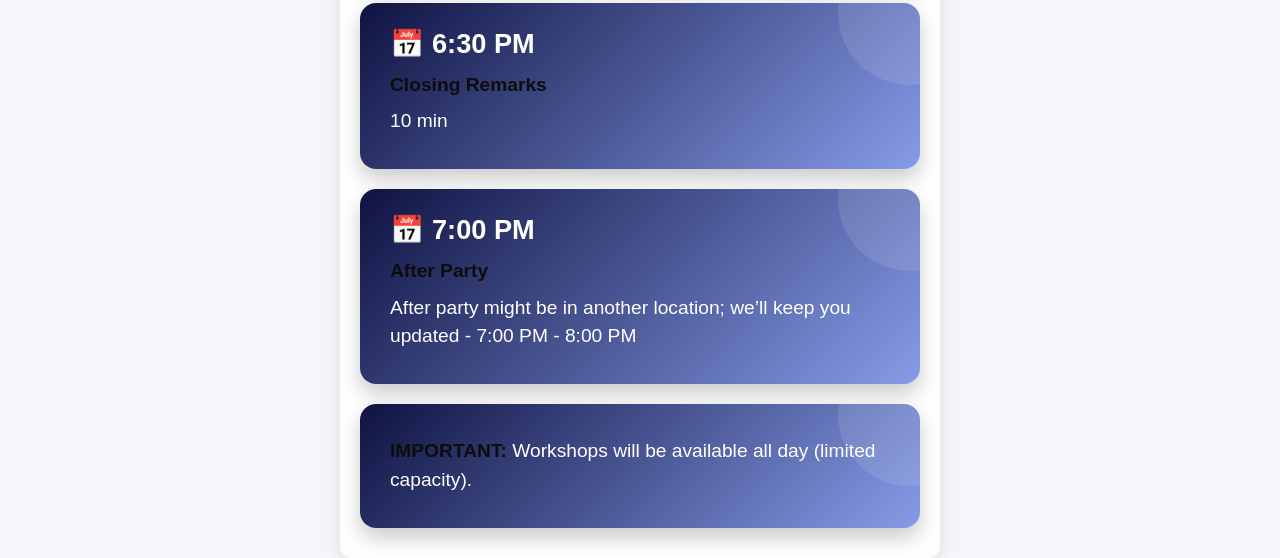
==== commit 60b2b181: "updated" ====
--- a/schedule.html
+++ b/schedule.html
@@ -58,7 +58,7 @@
             <div class="schedule-item">
                 <h2>12:00 PM</h2>
                 <p><strong>AI Panel Talk</strong></p>
-                <p>Jasper Duizendstra, Gentrit Gojani, Robert Shala, Blendrit Elezaj</p>
+                <p>Jasper Duizendstra, Gentrit Gojani, Robert Shala</p>
             </div>
             <div class="schedule-item">
                 <h2>1:00 PM</h2>
@@ -83,7 +83,7 @@
             <div class="schedule-item">
                 <h2>3:10 PM</h2>
                 <p><strong>Panel Talk - Leadership</strong></p>
-                <p>Speakers to be announced later - 50 min</p>
+                <p>Rodolfo Dias, Blendrit Elezaj, </p>
             </div>
             <div class="schedule-item">
                 <h2>3:55 PM</h2>
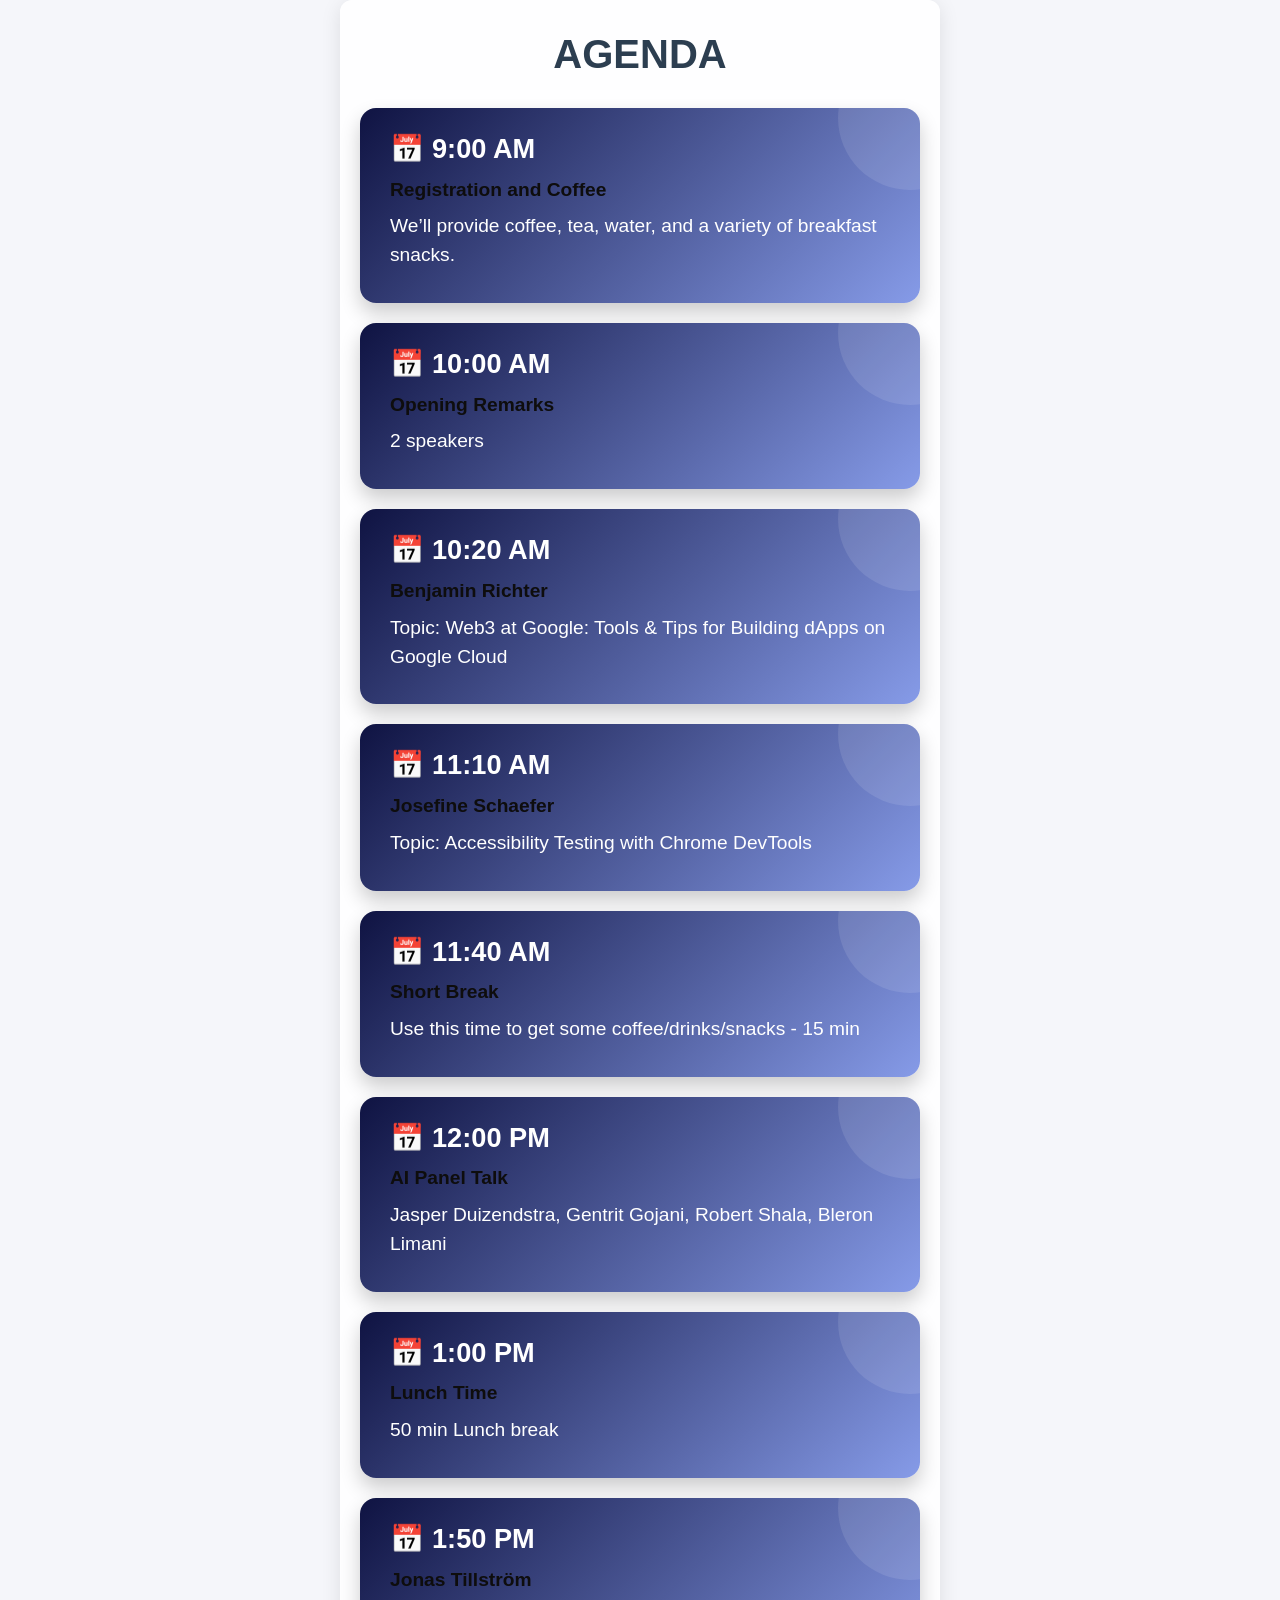
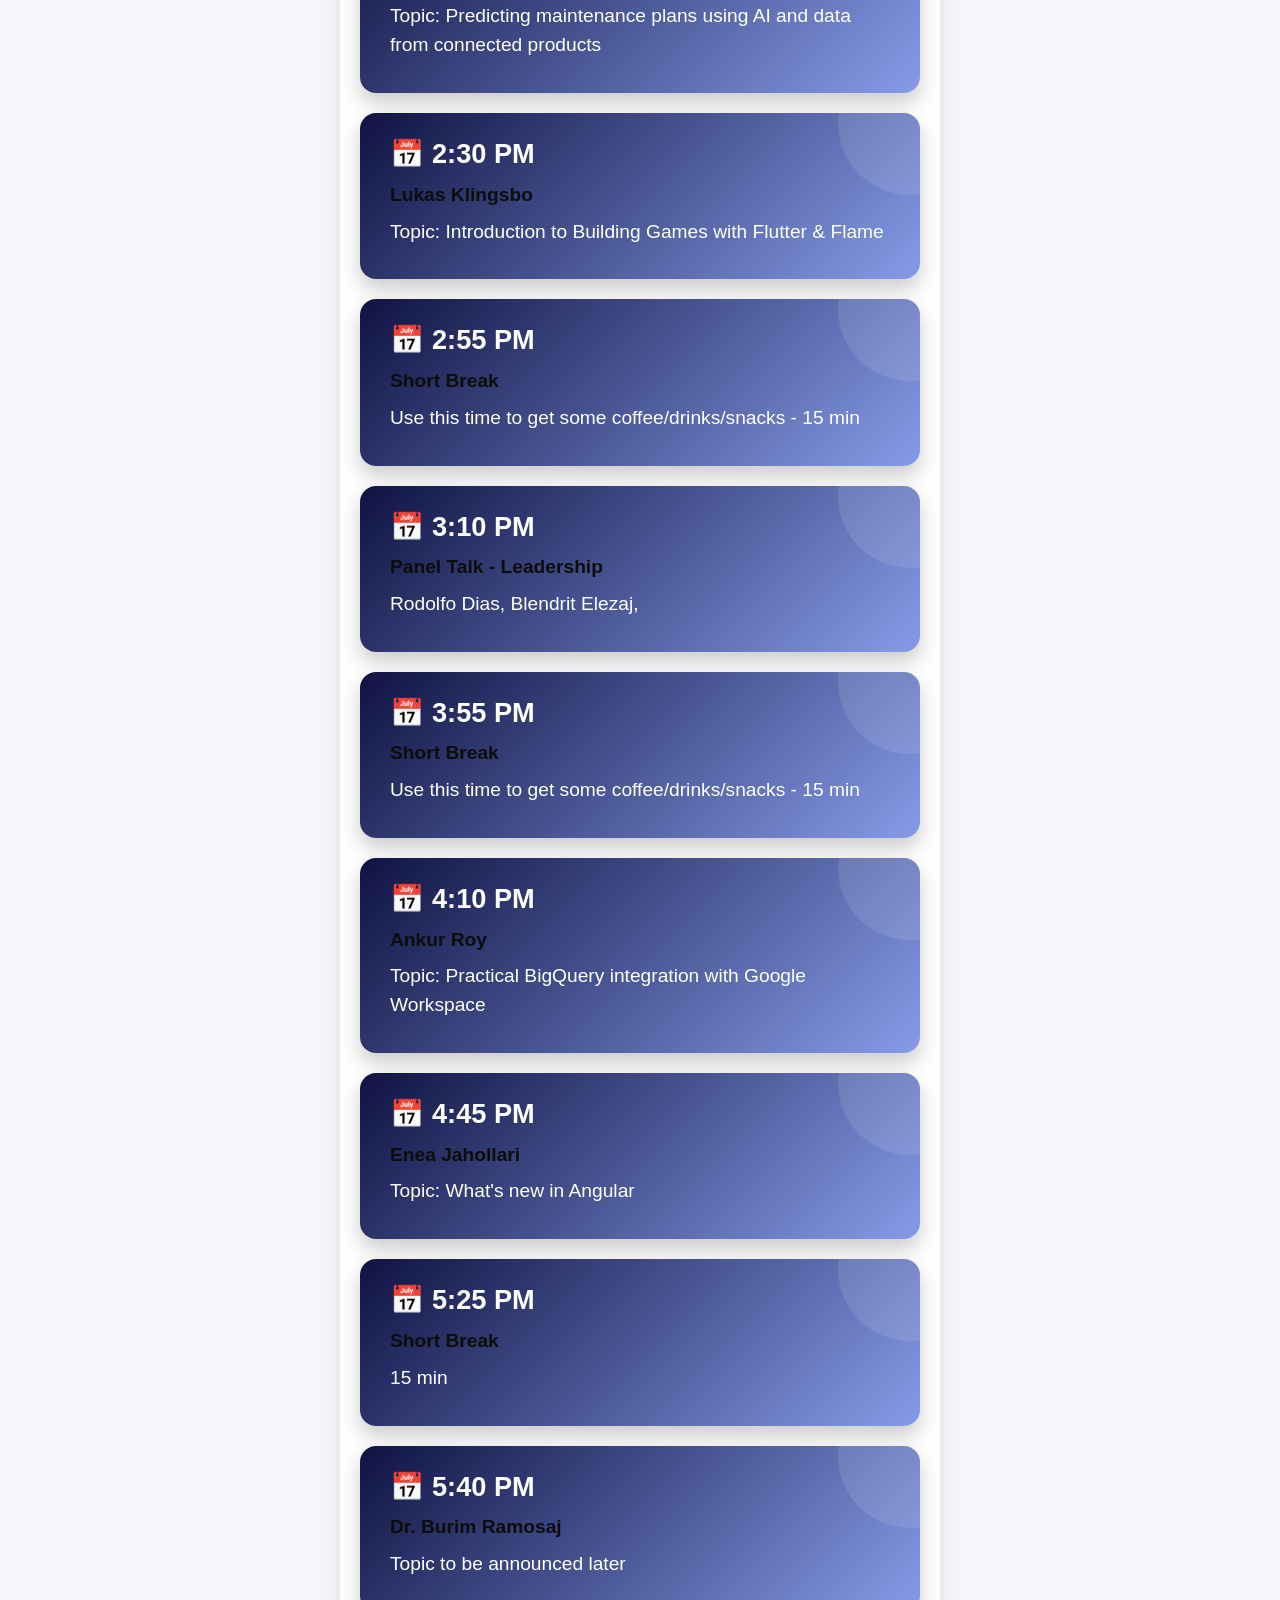
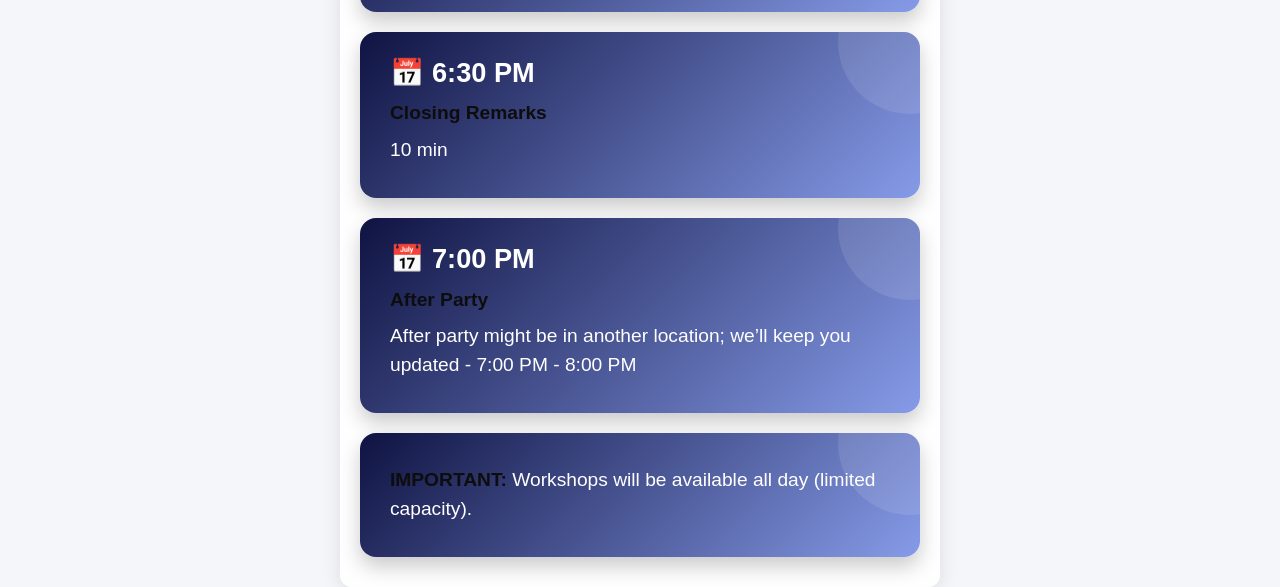
==== commit f6c8763b: "updated" ====
--- a/schedule.html
+++ b/schedule.html
@@ -58,7 +58,7 @@
             <div class="schedule-item">
                 <h2>12:00 PM</h2>
                 <p><strong>AI Panel Talk</strong></p>
-                <p>Jasper Duizendstra, Gentrit Gojani, Robert Shala</p>
+                <p>Jasper Duizendstra, Gentrit Gojani, Robert Shala, Bleron Limani</p>
             </div>
             <div class="schedule-item">
                 <h2>1:00 PM</h2>
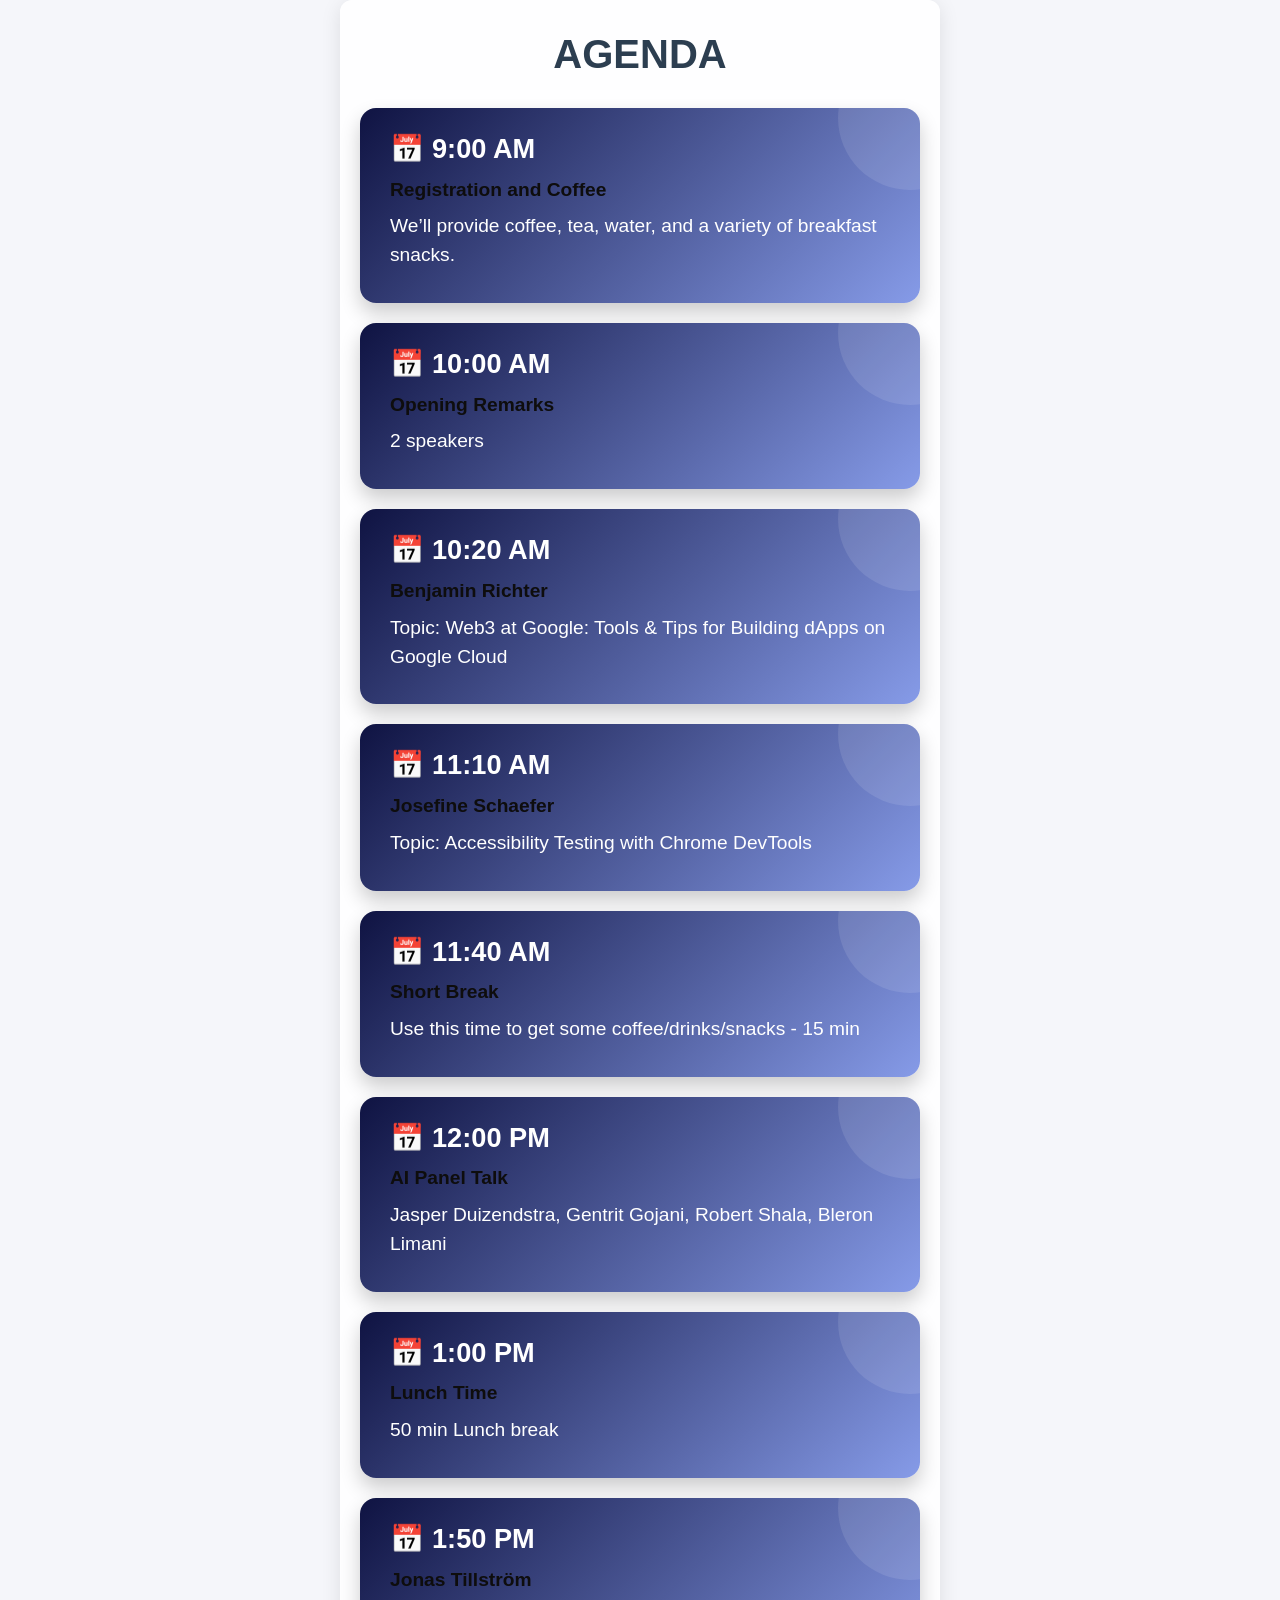
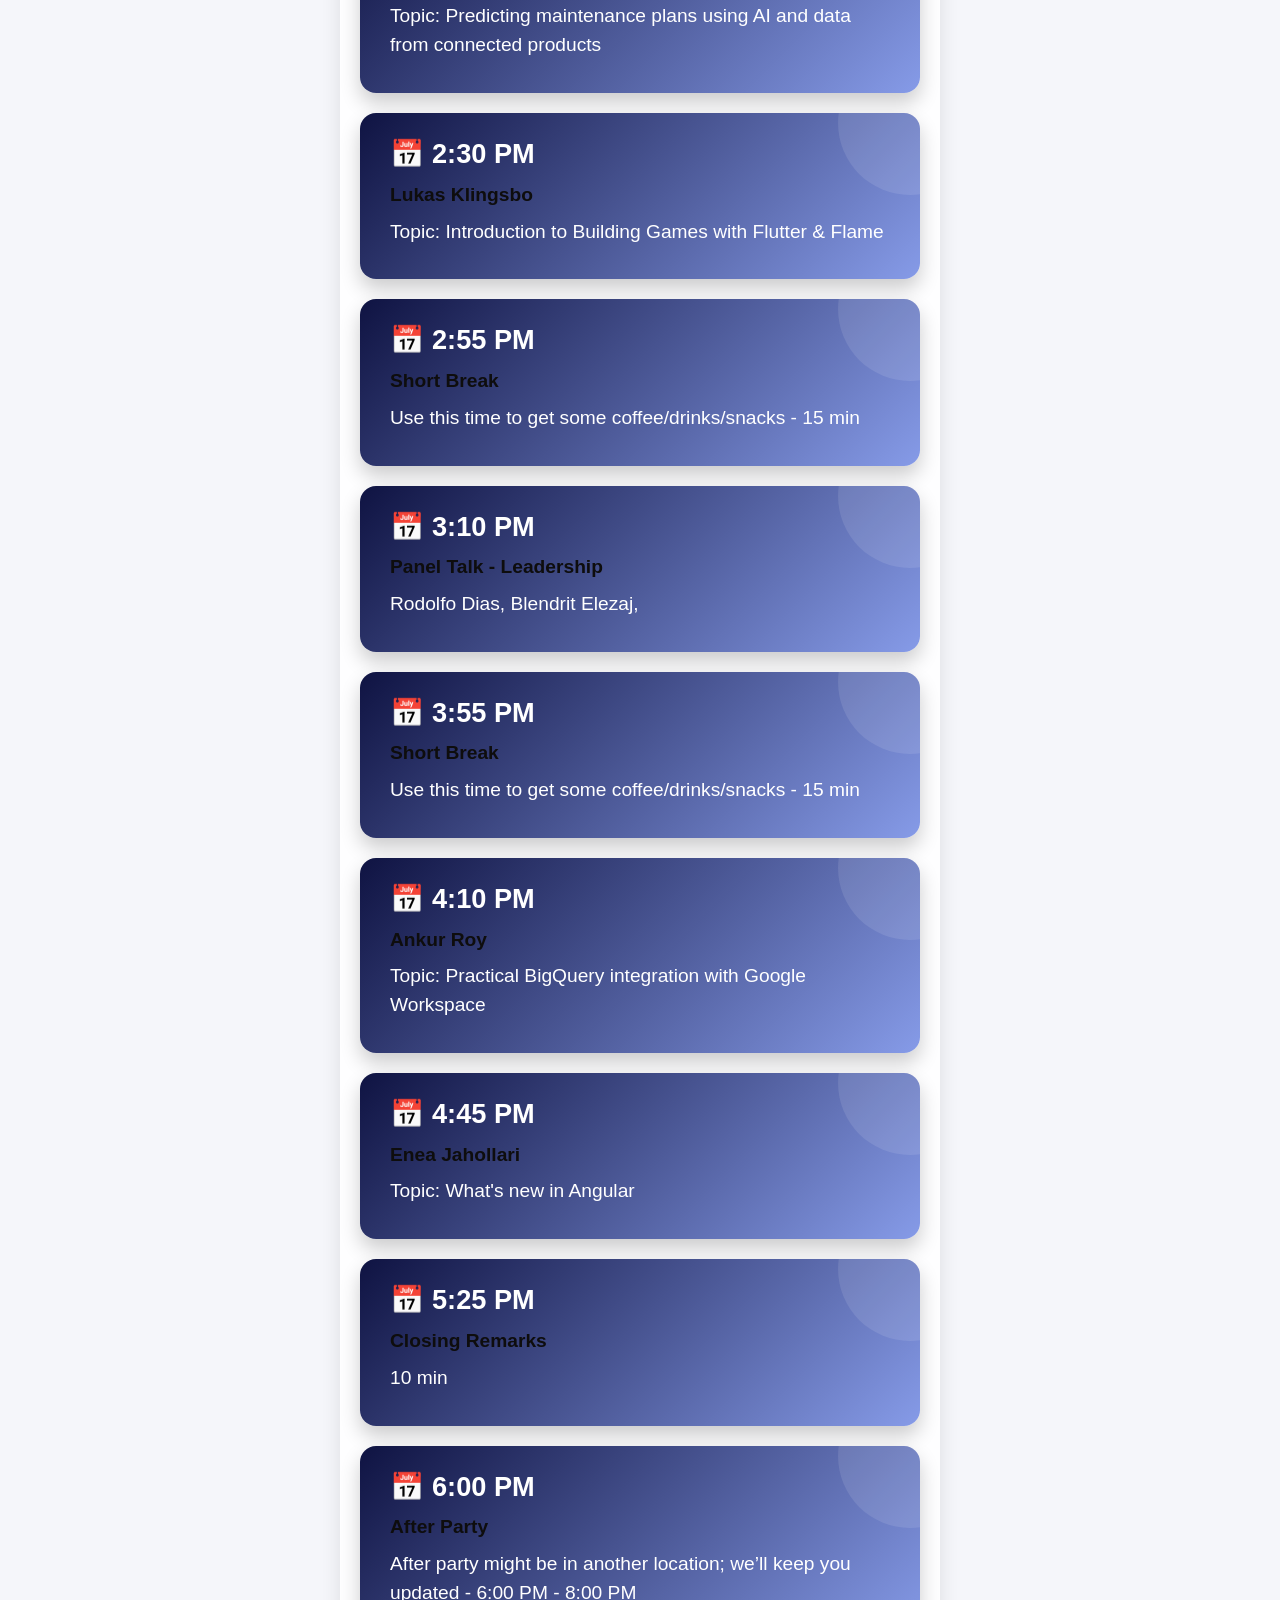
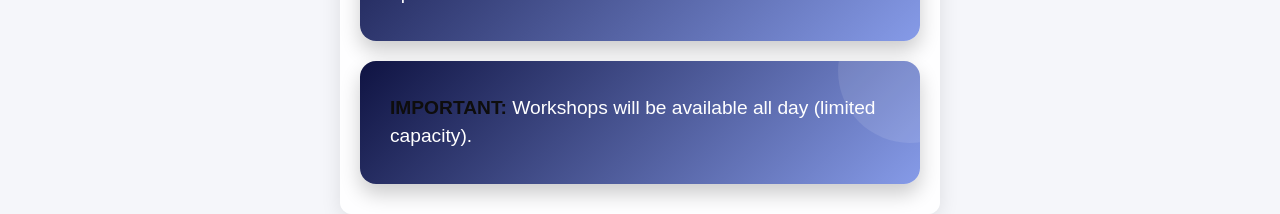
==== commit 88c02152: "agenda updated" ====
--- a/schedule.html
+++ b/schedule.html
@@ -100,25 +100,16 @@
                 <p><strong>Enea Jahollari</strong></p>
                 <p>Topic: What's new in Angular</p>
             </div>
-            <div class="schedule-item">
+           
+             <div class="schedule-item">
                 <h2>5:25 PM</h2>
-                <p><strong>Short Break</strong></p>
-                <p>15 min</p>
-            </div>
-            <div class="schedule-item">
-                <h2>5:40 PM</h2>
-                <p><strong>Dr. Burim Ramosaj</strong></p>
-                <p>Topic to be announced later</p>
-            </div>
-            <div class="schedule-item">
-                <h2>6:30 PM</h2>
                 <p><strong>Closing Remarks</strong></p>
                 <p>10 min</p>
             </div>
             <div class="schedule-item">
-                <h2>7:00 PM</h2>
+                <h2>6:00 PM</h2>
                 <p><strong>After Party</strong></p>
-                <p>After party might be in another location; we’ll keep you updated - 7:00 PM - 8:00 PM</p>
+                <p>After party might be in another location; we’ll keep you updated - 6:00 PM - 8:00 PM</p>
             </div>
             <div class="schedule-item">
                 <p><strong>IMPORTANT:</strong> Workshops will be available all day (limited capacity).</p>
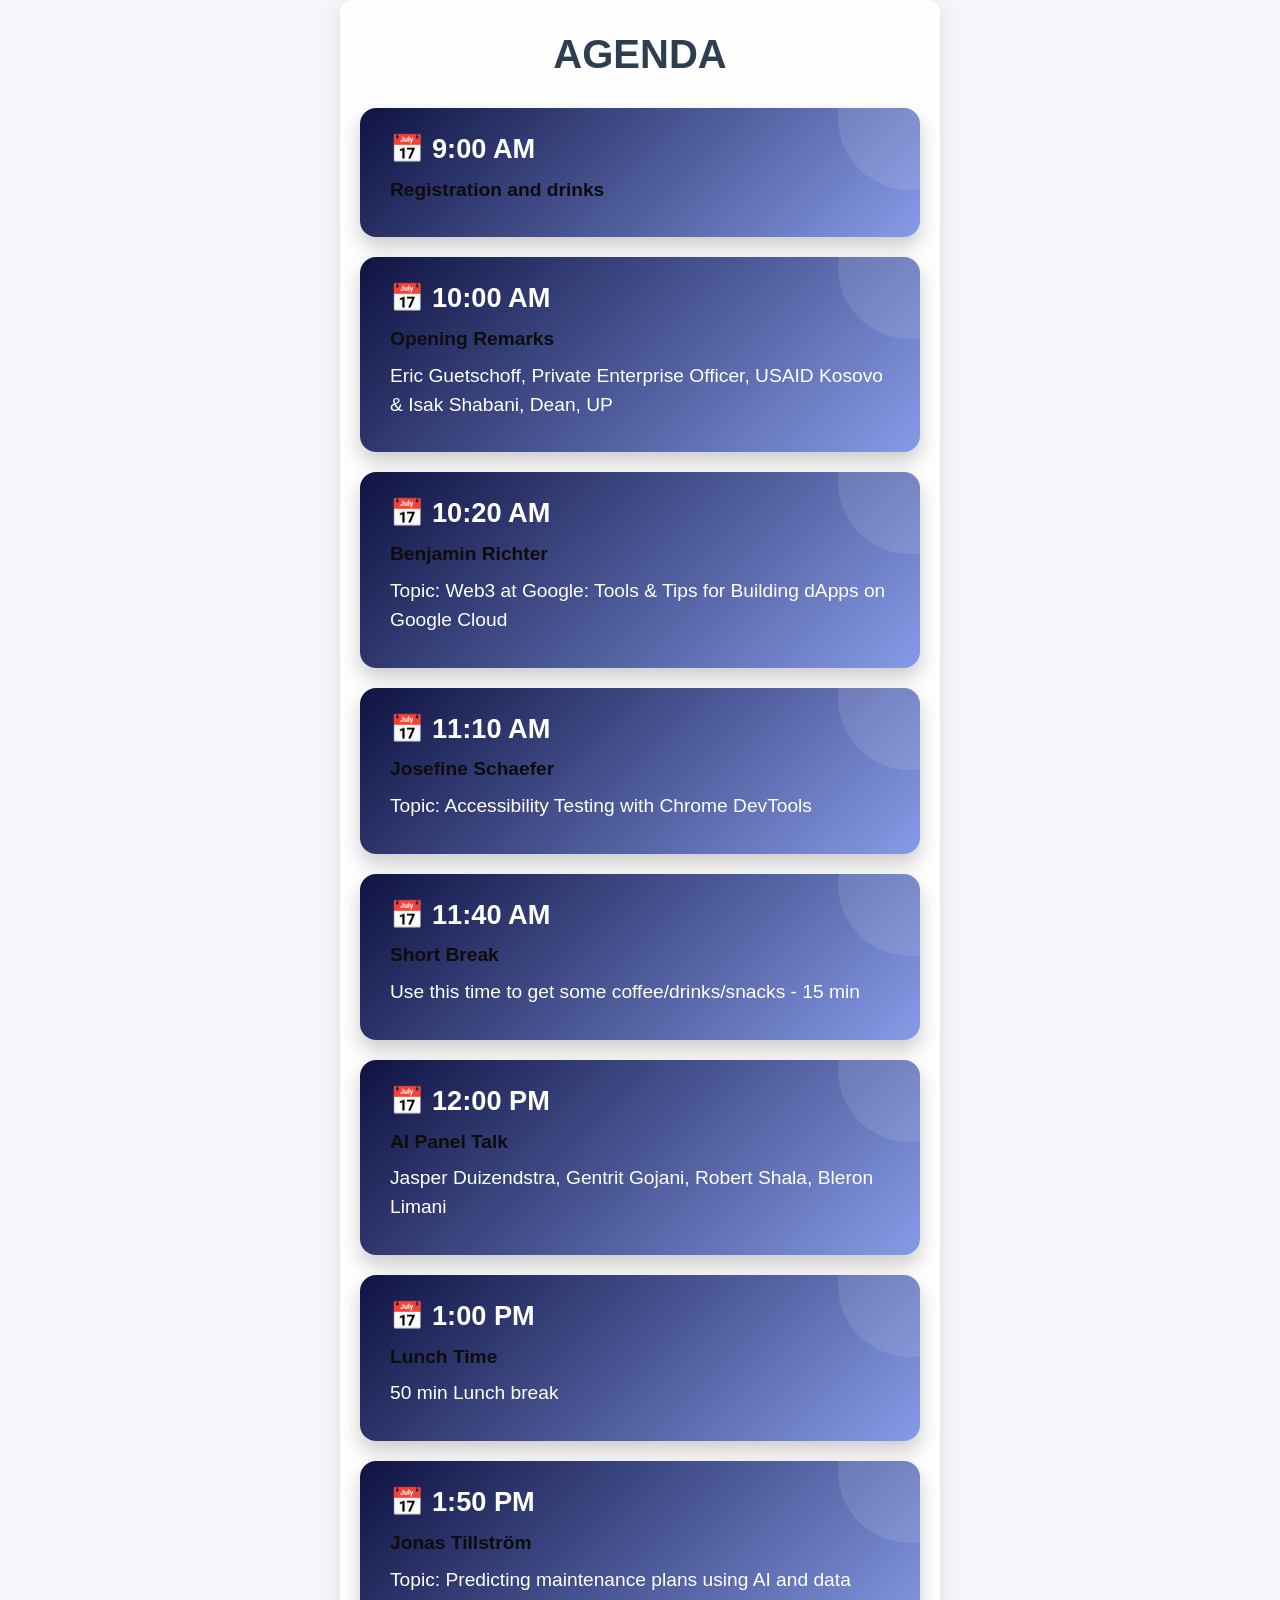
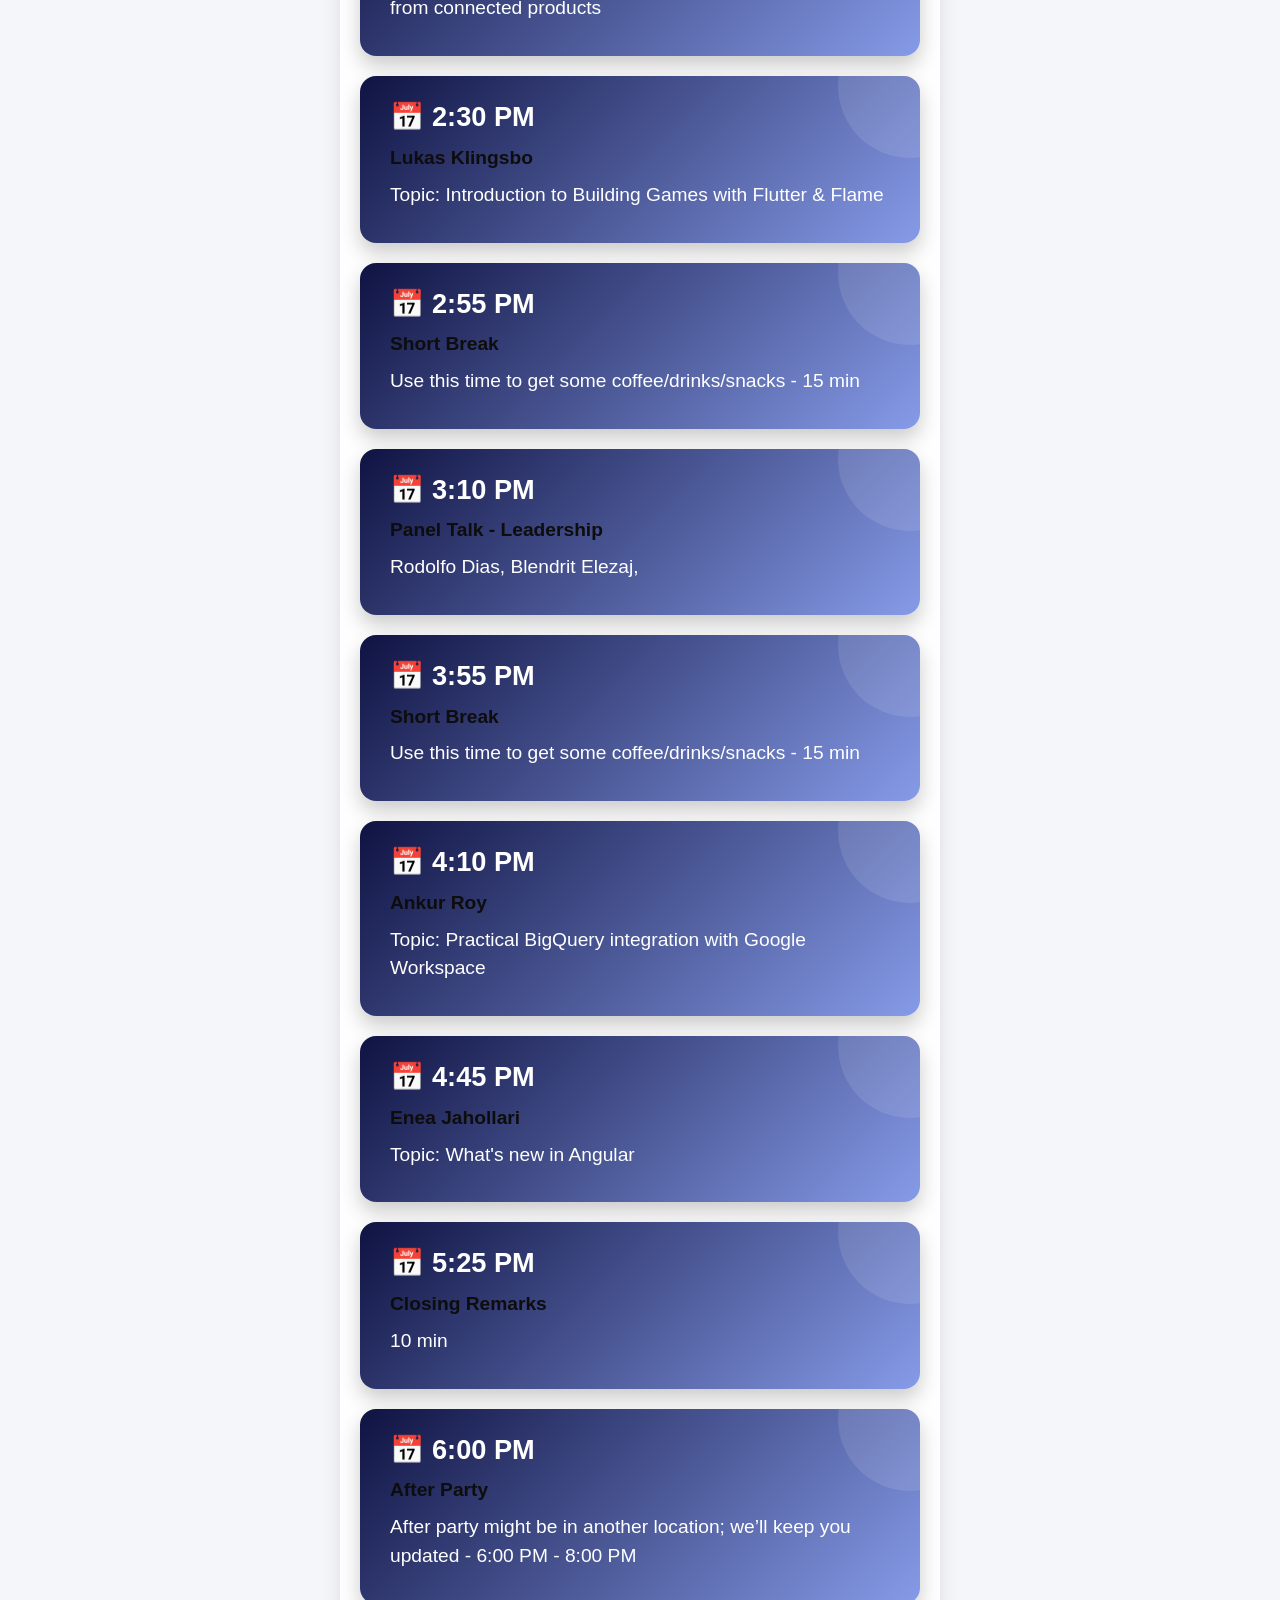
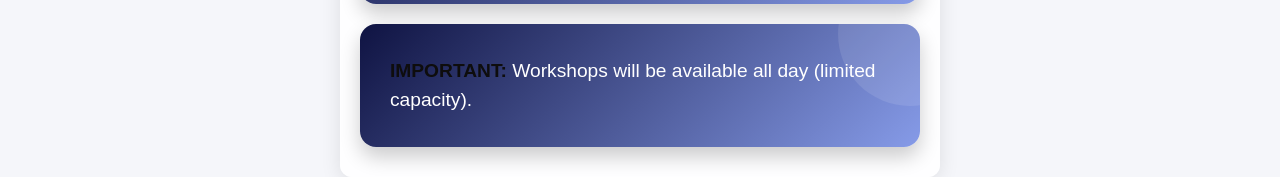
==== commit c6399ff2: "updated" ====
--- a/schedule.html
+++ b/schedule.html
@@ -32,13 +32,14 @@
         <div class="schedule">
             <div class="schedule-item">
                 <h2>9:00 AM</h2>
-                <p><strong>Registration and Coffee</strong></p>
-                <p>We’ll provide coffee, tea, water, and a variety of breakfast snacks.</p>
+                <p><strong>Registration and drinks </strong></p>
+               
             </div>
             <div class="schedule-item">
                 <h2>10:00 AM</h2>
                 <p><strong>Opening Remarks</strong></p>
-                <p>2 speakers</p>
+                <p>Eric Guetschoff, Private Enterprise Officer, USAID Kosovo
+                & Isak Shabani, Dean, UP  </p>
             </div>
             <div class="schedule-item">
                 <h2>10:20 AM</h2>
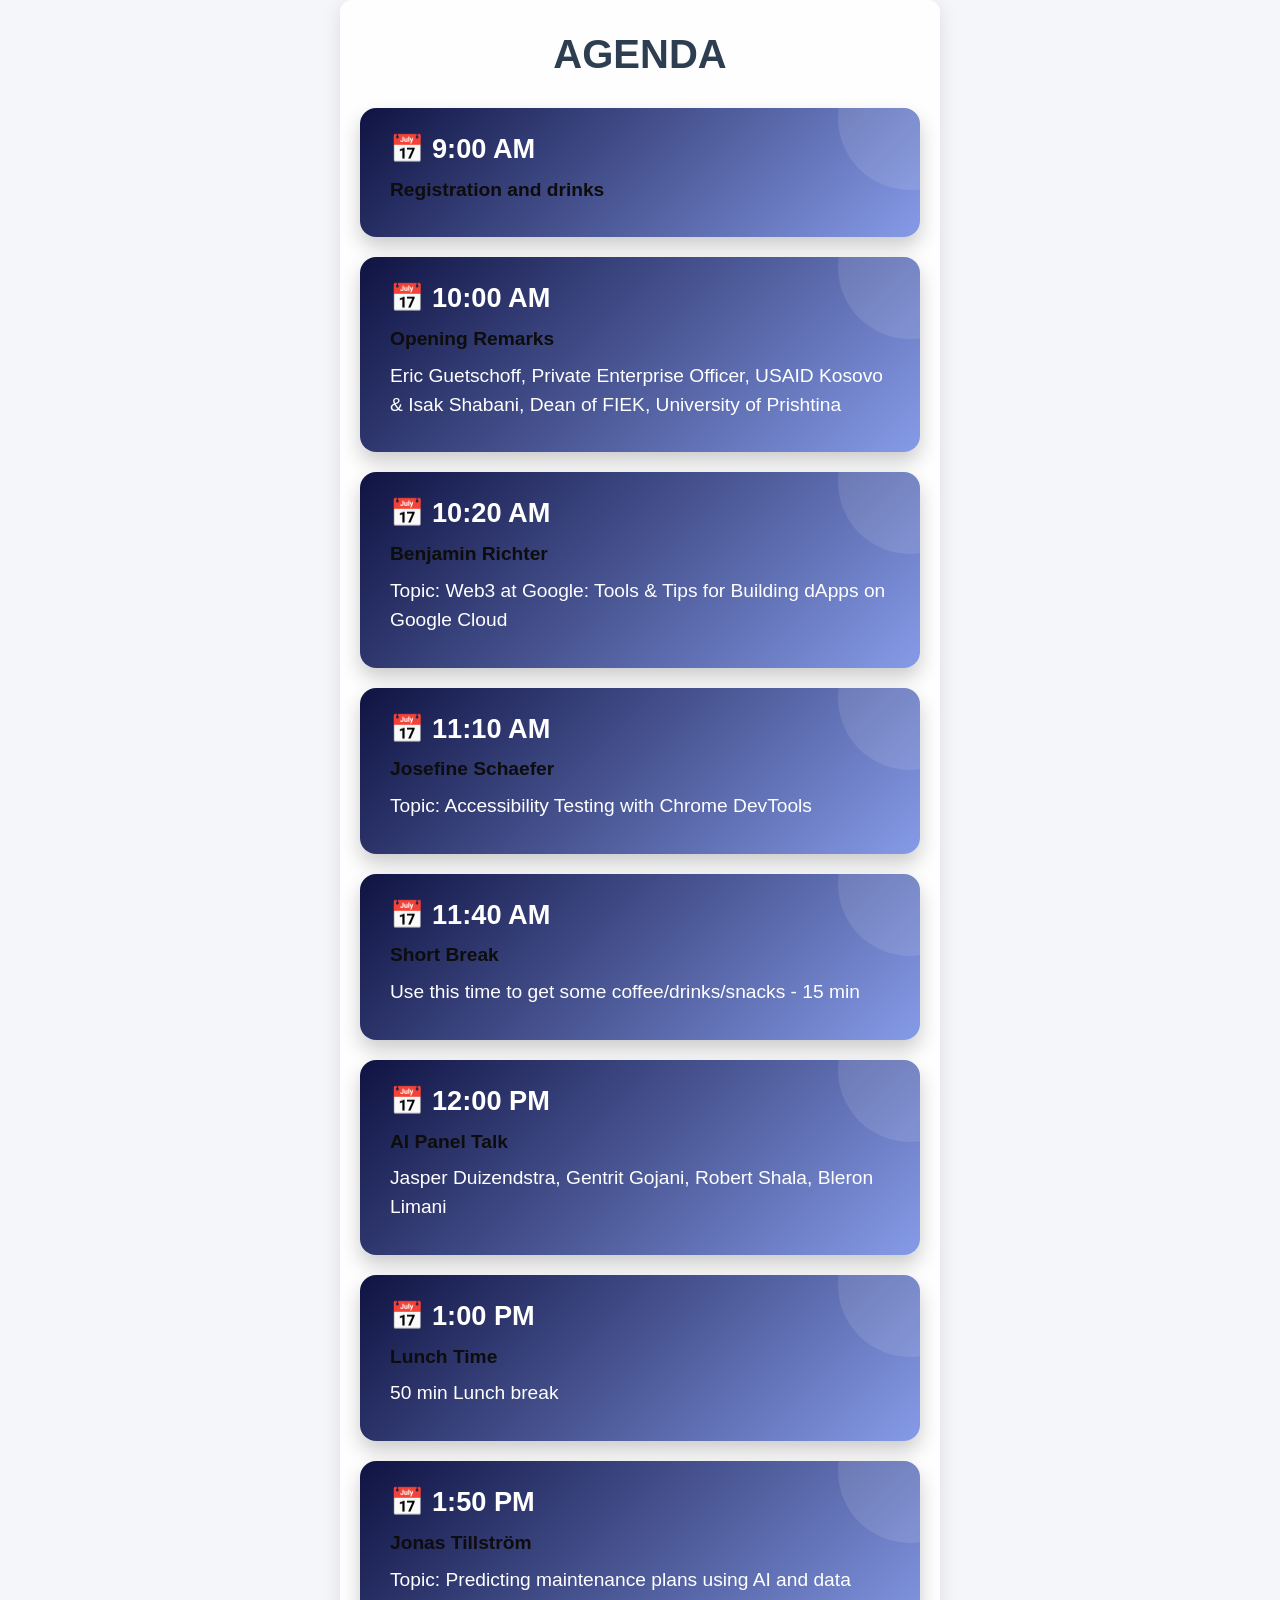
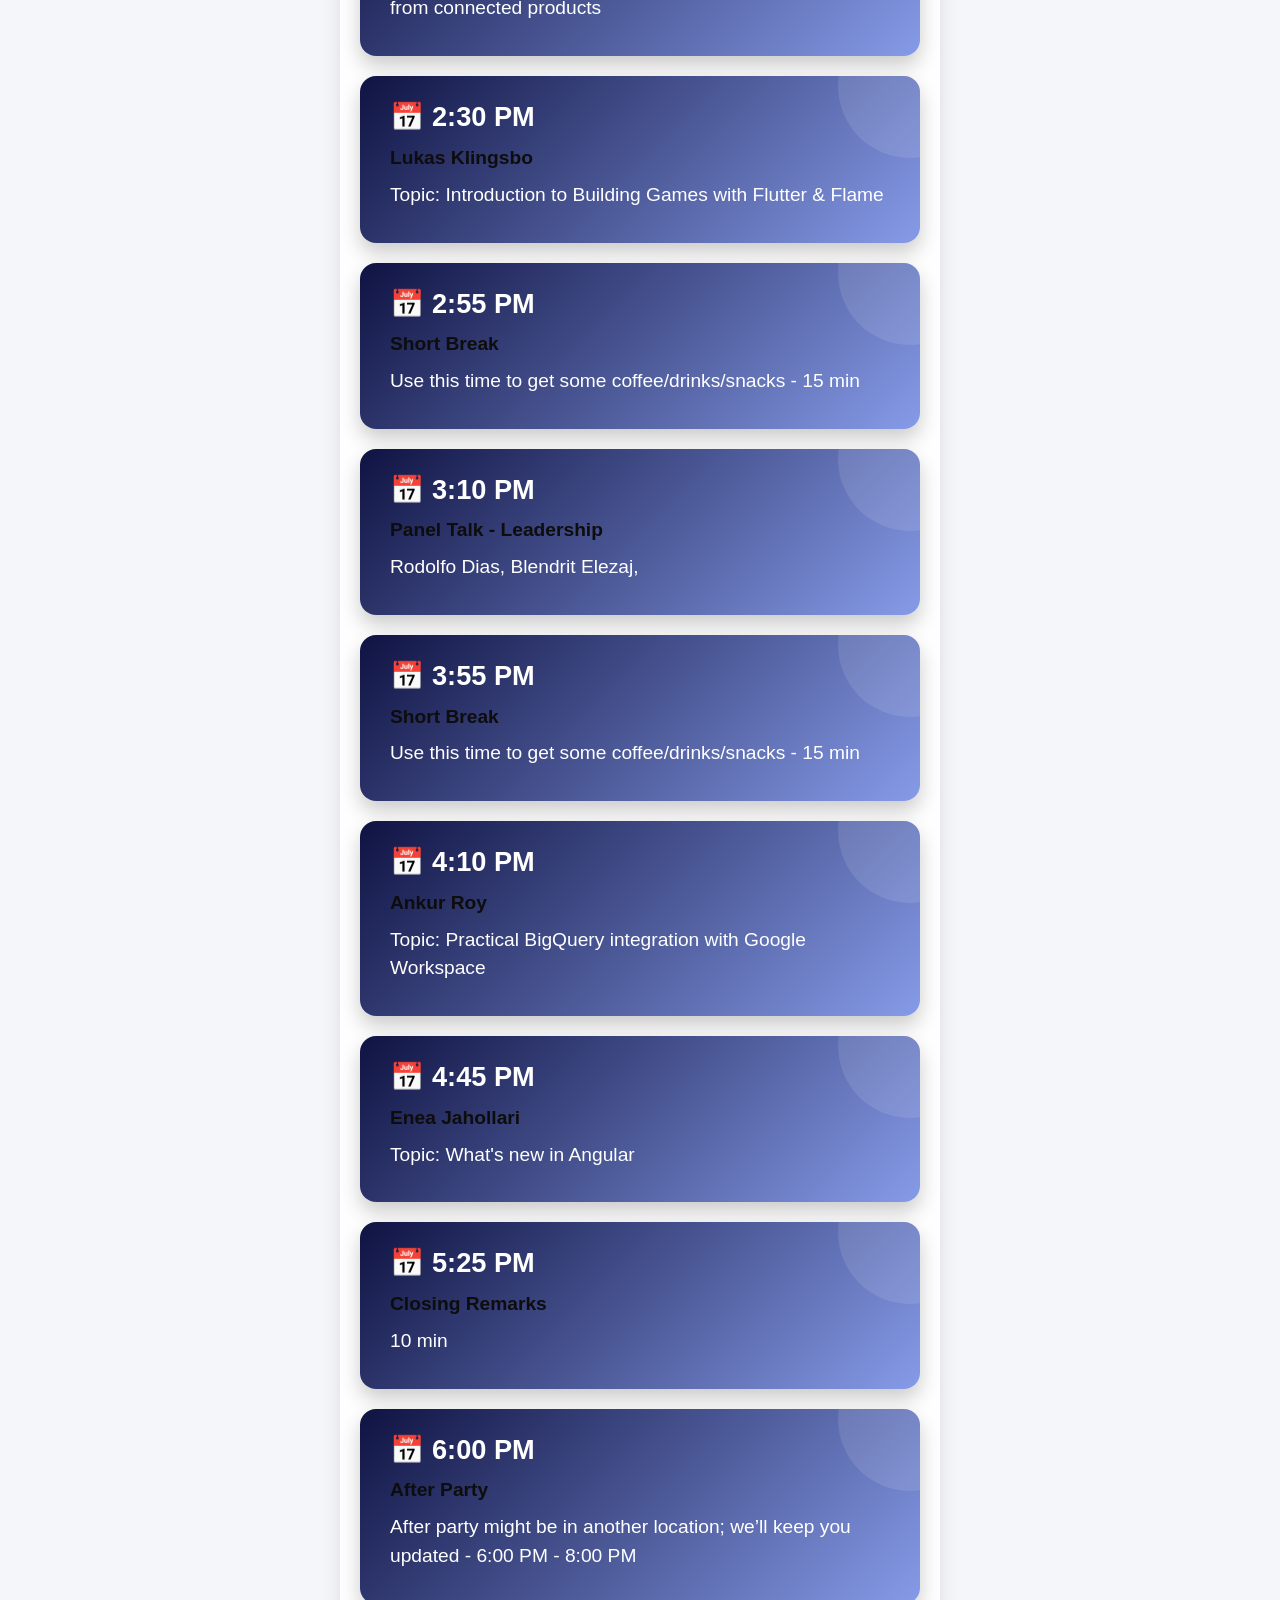
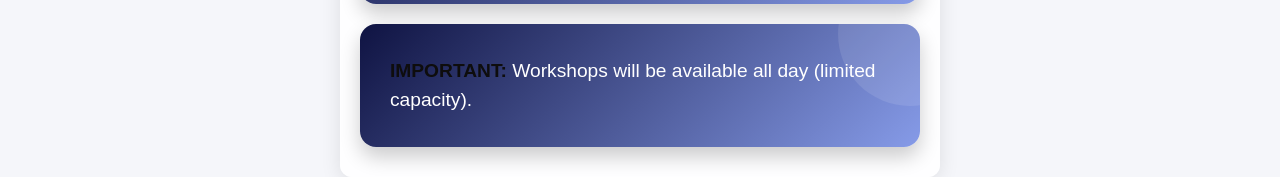
==== commit fde2fcf2: "updated" ====
--- a/schedule.html
+++ b/schedule.html
@@ -39,7 +39,7 @@
                 <h2>10:00 AM</h2>
                 <p><strong>Opening Remarks</strong></p>
                 <p>Eric Guetschoff, Private Enterprise Officer, USAID Kosovo
-                & Isak Shabani, Dean, UP  </p>
+                & Isak Shabani, Dean of FIEK, University of Prishtina  </p>
             </div>
             <div class="schedule-item">
                 <h2>10:20 AM</h2>
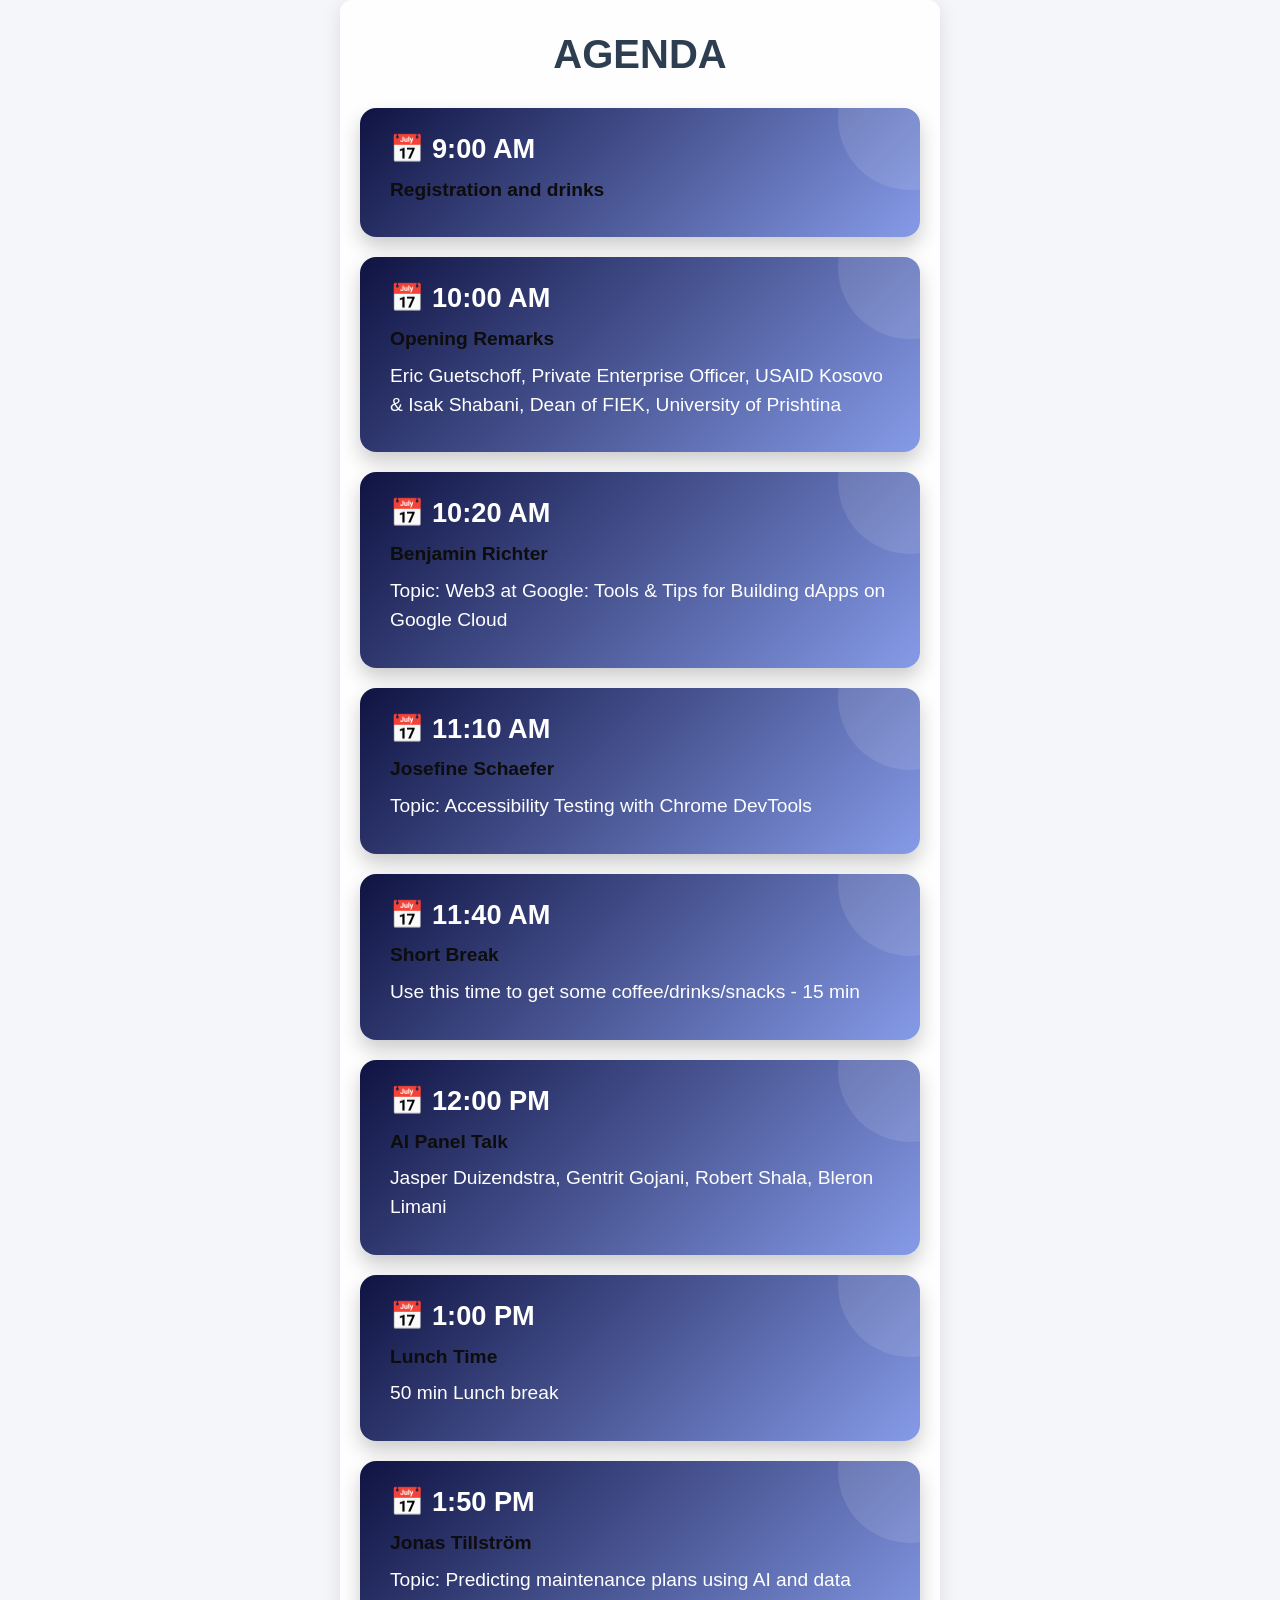
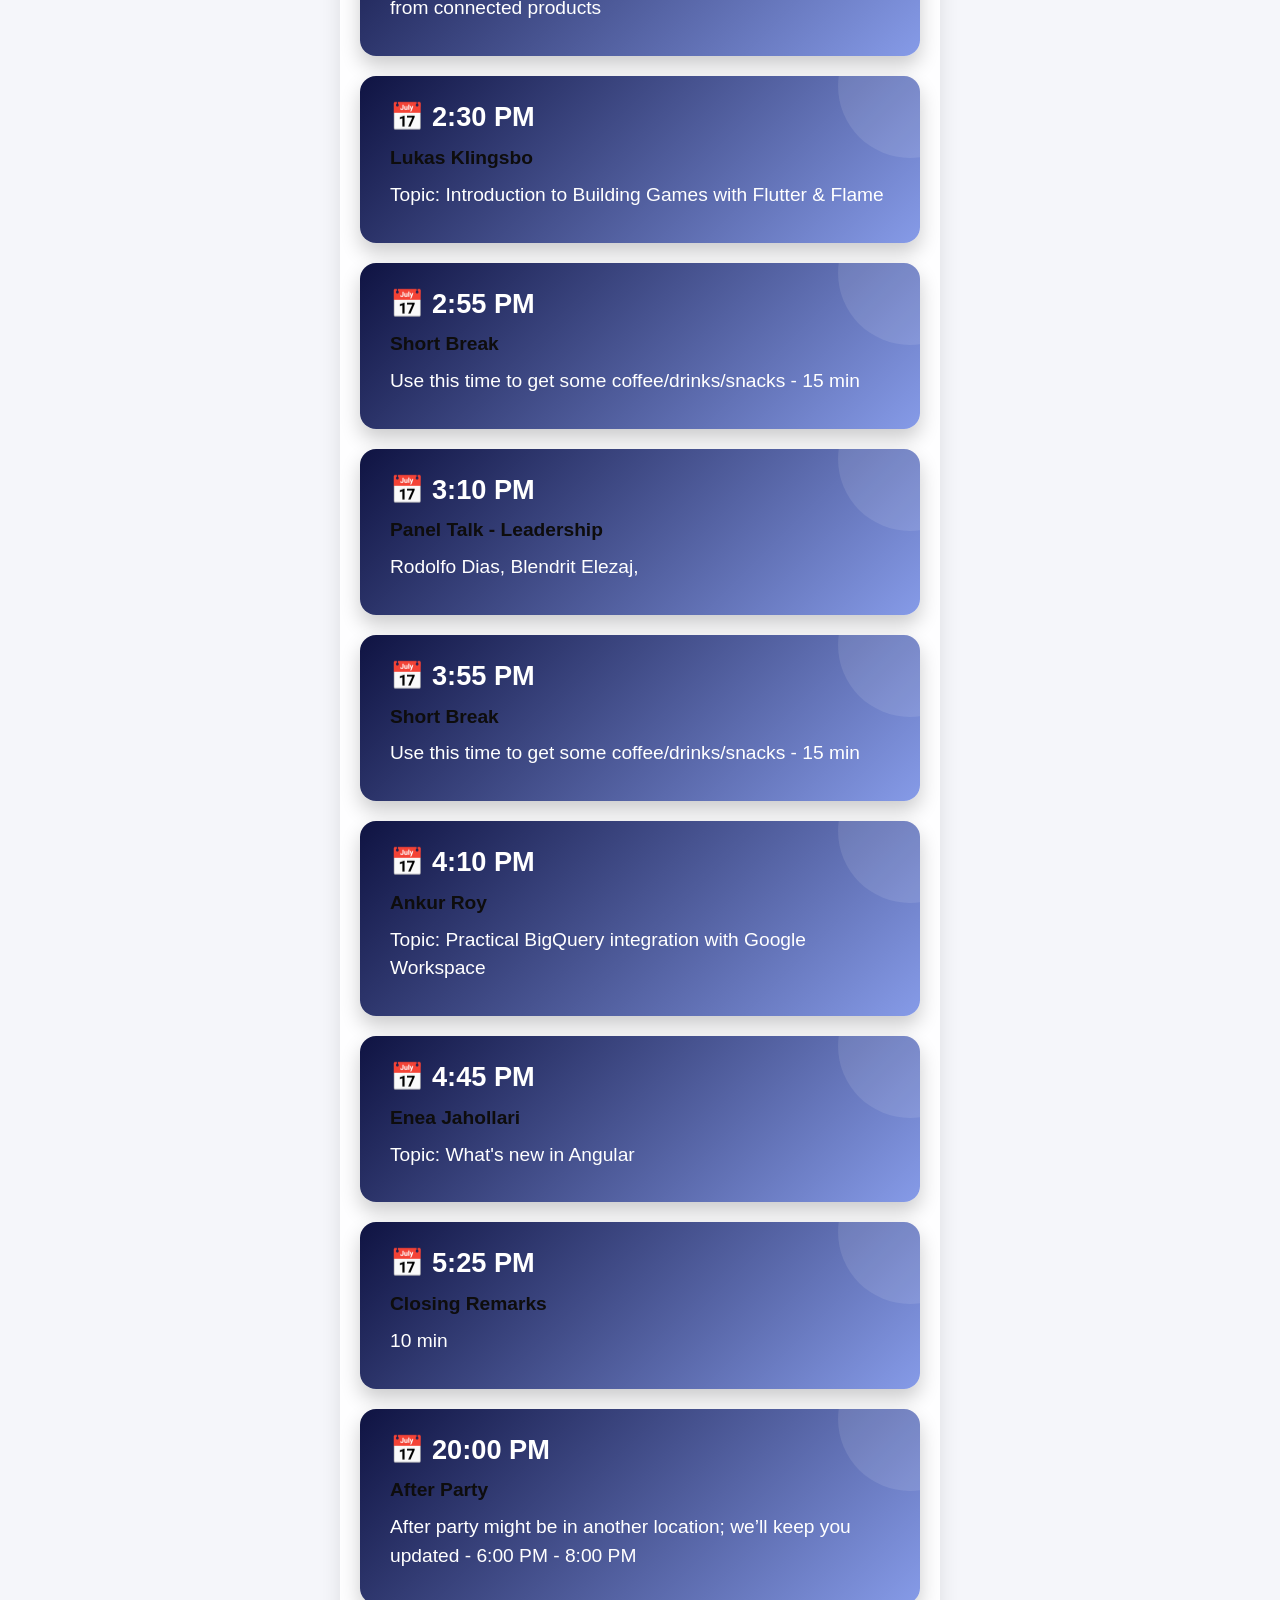
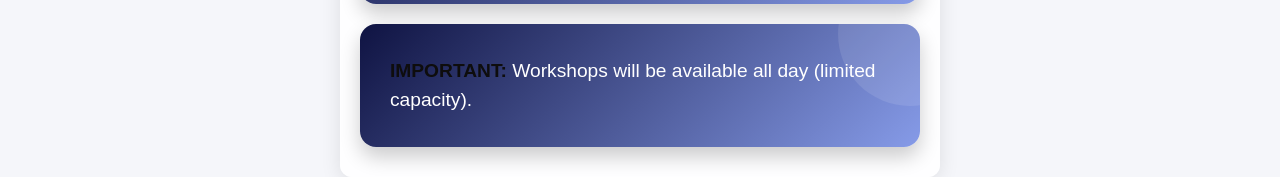
==== commit a8acaef4: "updated" ====
--- a/schedule.html
+++ b/schedule.html
@@ -108,7 +108,7 @@
                 <p>10 min</p>
             </div>
             <div class="schedule-item">
-                <h2>6:00 PM</h2>
+                <h2>20:00 PM</h2>
                 <p><strong>After Party</strong></p>
                 <p>After party might be in another location; we’ll keep you updated - 6:00 PM - 8:00 PM</p>
             </div>
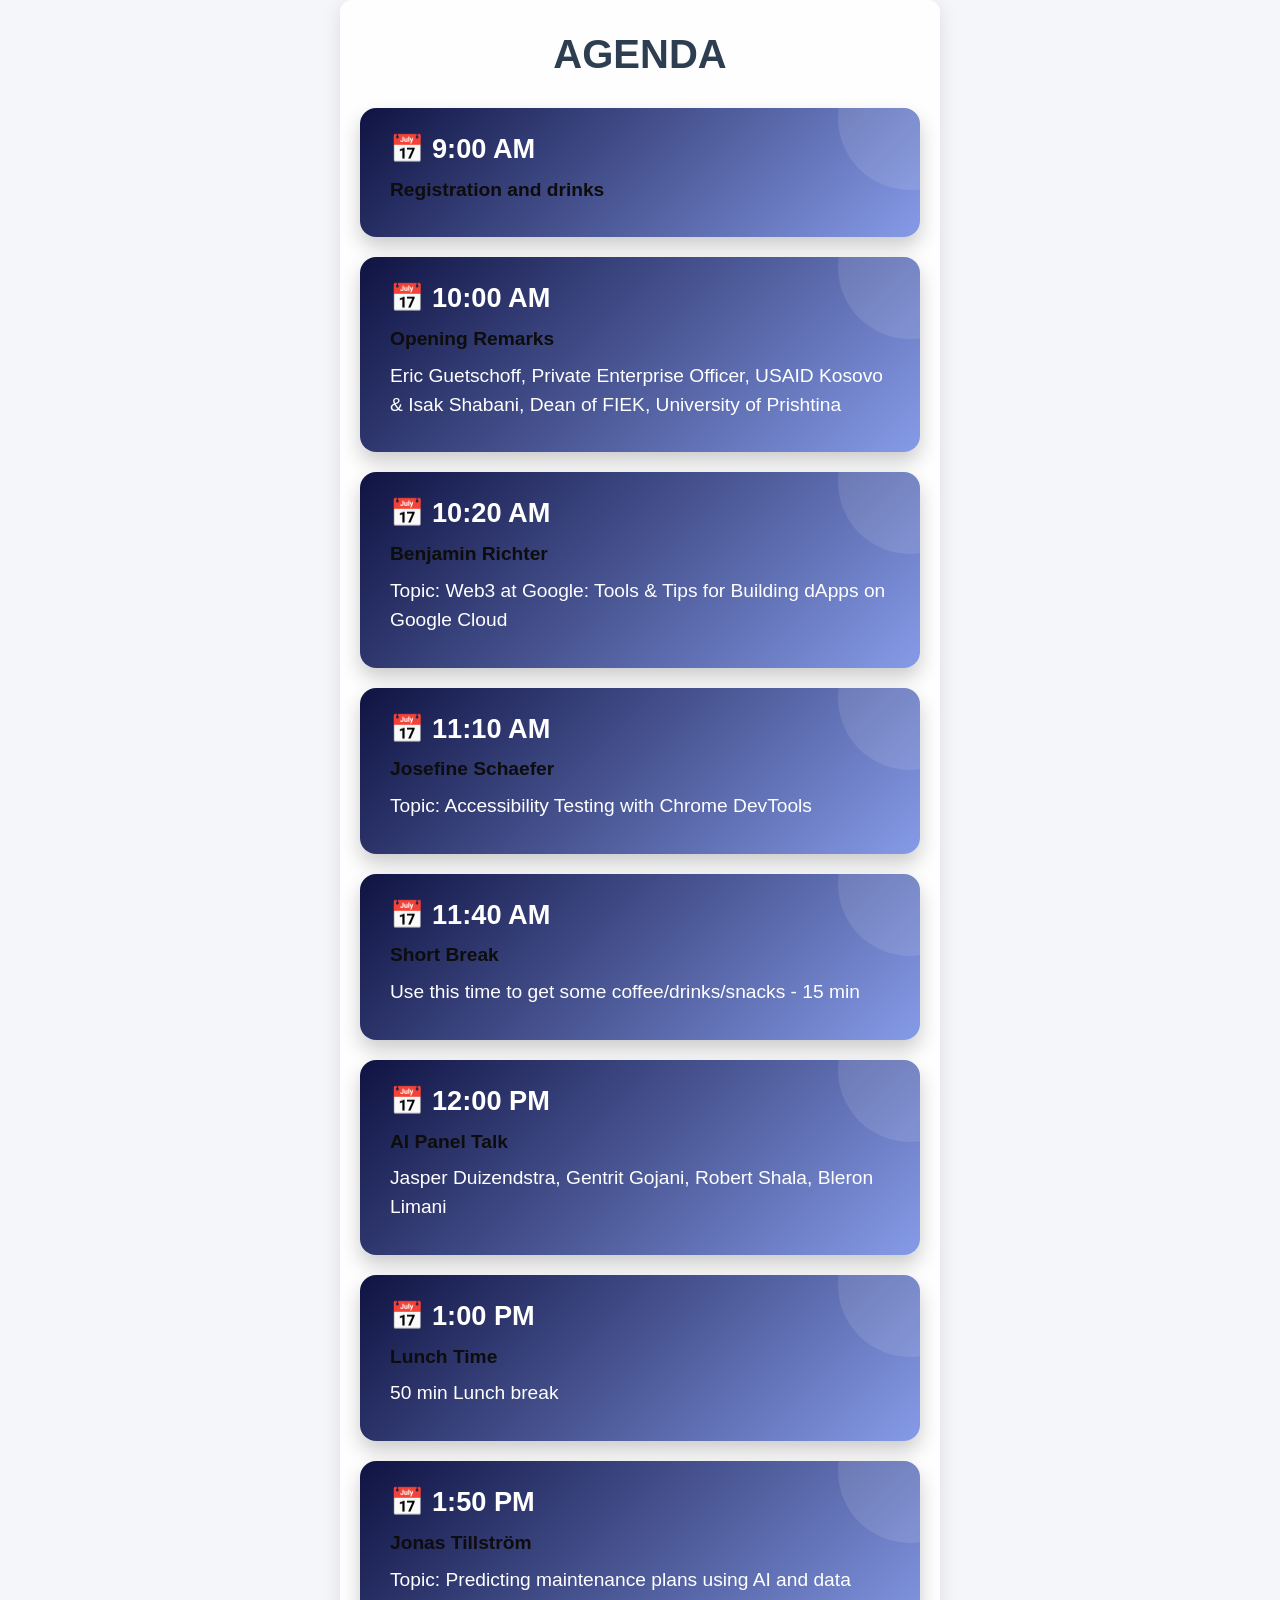
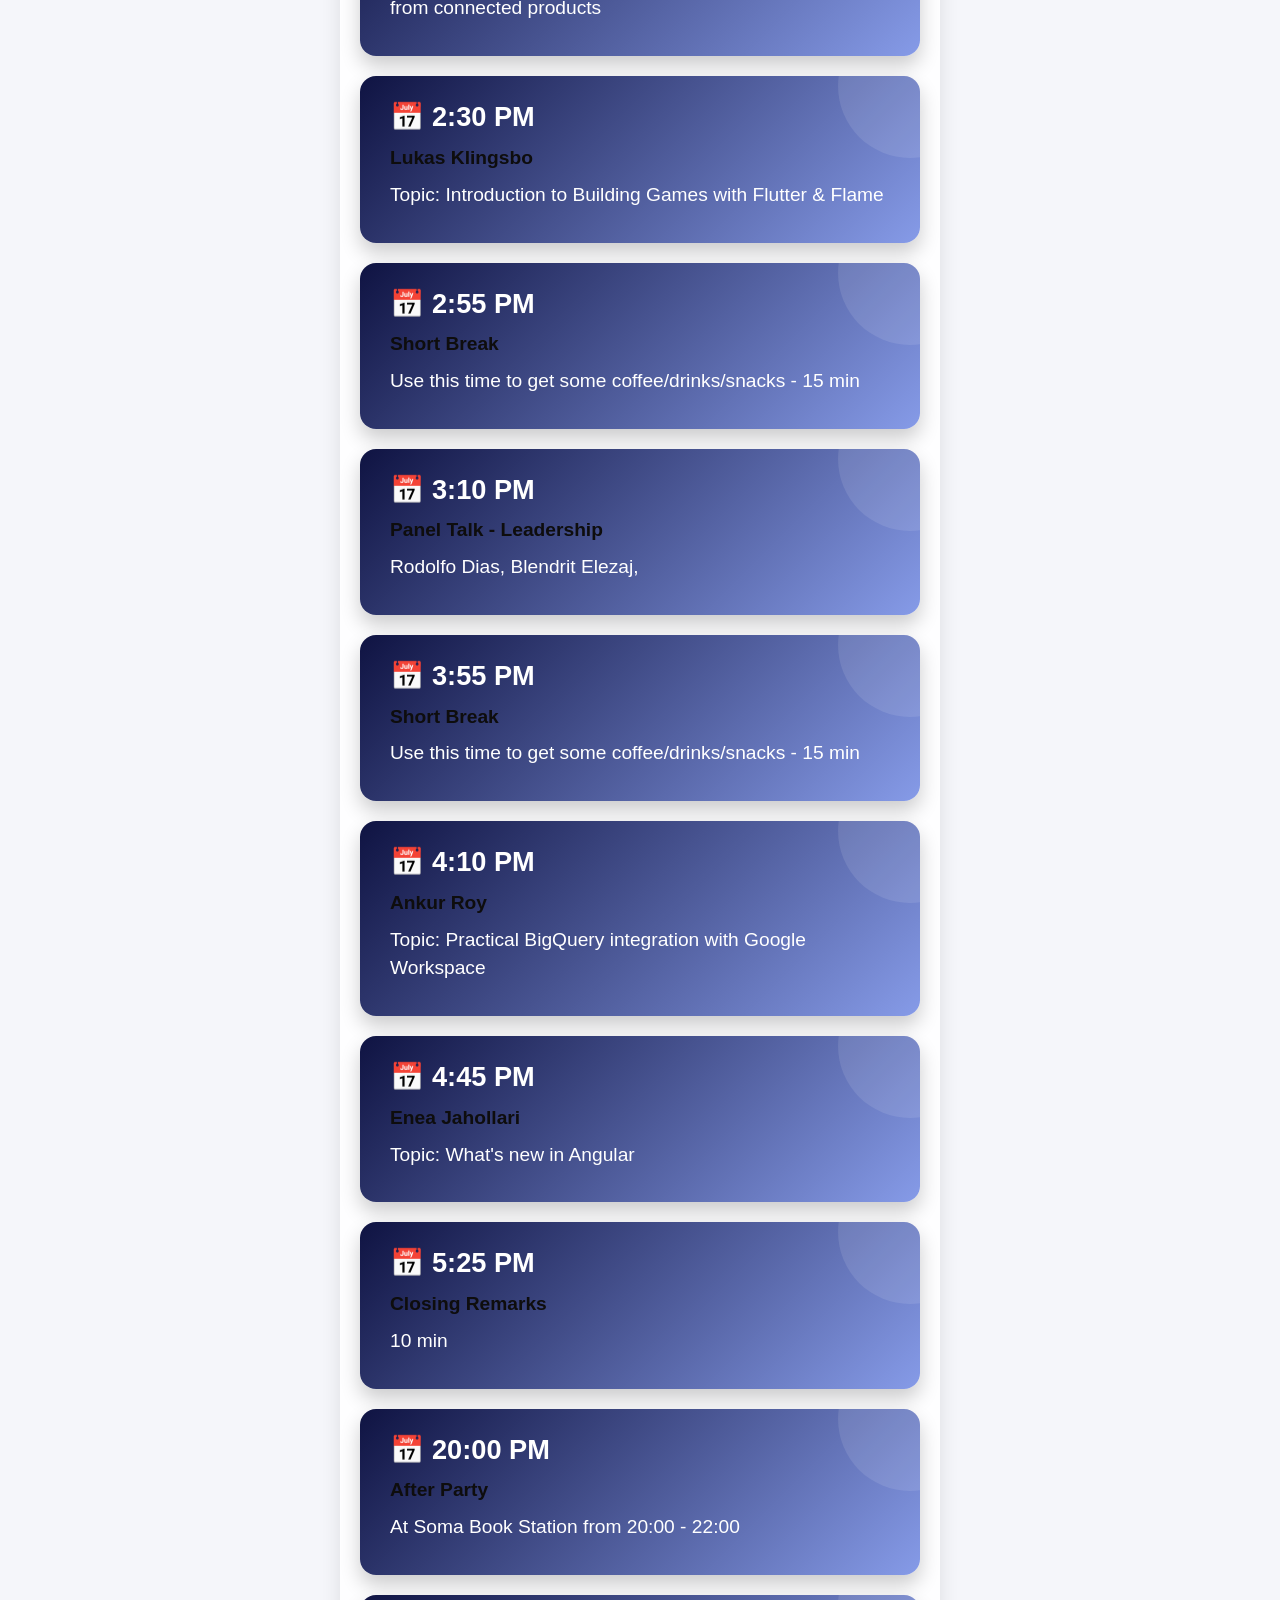
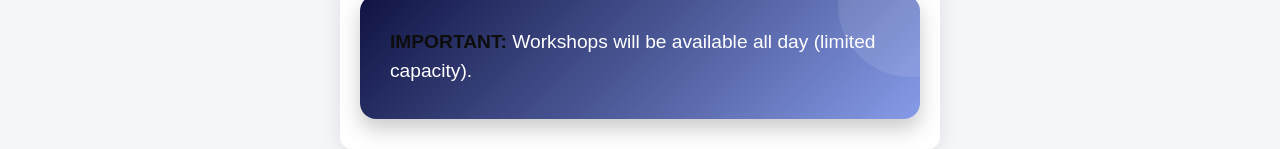
==== commit fa012710: "updated" ====
--- a/schedule.html
+++ b/schedule.html
@@ -110,7 +110,7 @@
             <div class="schedule-item">
                 <h2>20:00 PM</h2>
                 <p><strong>After Party</strong></p>
-                <p>After party might be in another location; we’ll keep you updated - 6:00 PM - 8:00 PM</p>
+                <p>At Soma Book Station from 20:00 - 22:00</p>
             </div>
             <div class="schedule-item">
                 <p><strong>IMPORTANT:</strong> Workshops will be available all day (limited capacity).</p>
